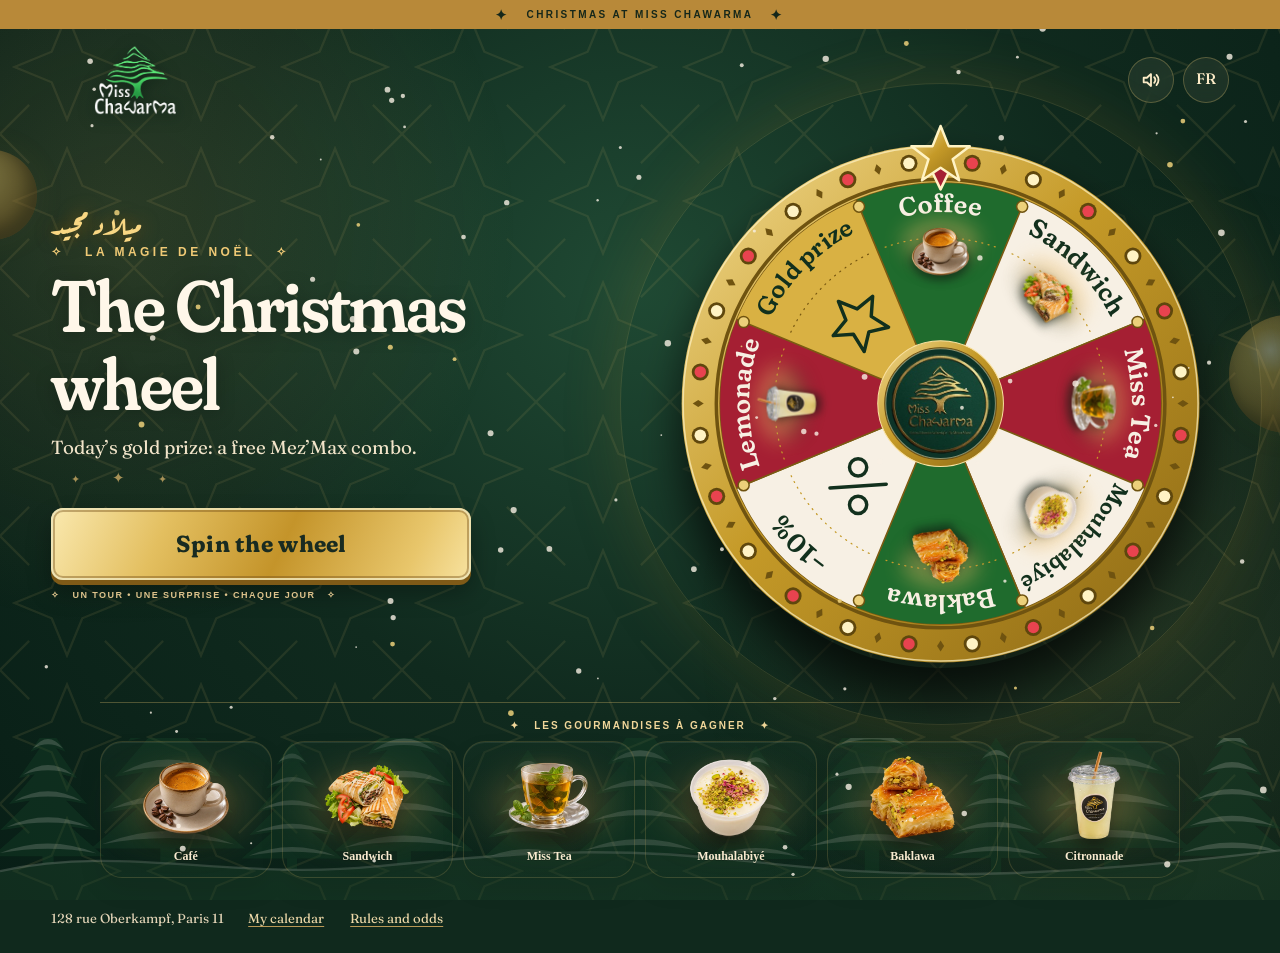
==== frontend/index.html @ 88ee8fc4 "Roue de Noel Miss Chawarma" ====
<!doctype html>
<html lang="fr">
  <head>
    <meta charset="utf-8" />
    <meta name="viewport" content="width=device-width, initial-scale=1" />
    <meta name="theme-color" content="#0f2a1a" />
    <title>La roue de Noël Miss Chawarma</title>
    <meta
      name="description"
      content="Tournez la roue de Noël de Miss Chawarma, 128 rue Oberkampf, Paris 11e. Chaque tour gagne."
    />
    <style>
      @font-face {
        font-family: "Fraunces";
        src: url([data-uri])
          format("woff2");
        font-weight: 100 900;
        font-display: swap;
      }
      @font-face {
        font-family: "Aref Ruqaa";
        src: url([data-uri])
          format("woff2");
        font-weight: 700;
        font-display: swap;
      }
      /* Layout : une seule scène sans défilement. Téléphone et iPad portrait empilés, iPad paysage et ordi en deux colonnes, le plateau de cuivre à droite. */
      :root {
        color-scheme: dark;
        --forest: #0f2a1a;
        --pine: #164f22;
        --green: #1f6b2d;
        --gold: #c59a28;
        --gold-light: #ecd07a;
        --cream: #f7f0e4;
        --pomegranate: #a51f33;
        --ink: #12301d;
        --display: "Fraunces", Georgia, "Times New Roman", serif;
        --chrome: 372px;
      }
      * {
        box-sizing: border-box;
      }
      html,
      body {
        height: 100%;
        margin: 0;
      }
      body {
        background: var(--forest);
        color: var(--cream);
        font-family: var(--display);
        font-size: 17px;
        line-height: 1.45;
        -webkit-tap-highlight-color: transparent;
        overflow-x: hidden;
      }
      button {
        font: inherit;
        color: inherit;
        cursor: pointer;
      }
      a {
        color: inherit;
      }
      :focus-visible {
        outline: 3px solid var(--gold-light);
        outline-offset: 3px;
        border-radius: 6px;
      }

      .tile {
        position: fixed;
        inset: 0;
        opacity: 0.07;
        background-size: 92px 92px;
        background-image: url("data:image/svg+xml,%3Csvg xmlns='http://www.w3.org/2000/svg' viewBox='0 0 92 92' fill='none' stroke='%23ecd07a' stroke-width='1.6'%3E%3Cpath d='M46 10l10.5 25.5L82 46 56.5 56.5 46 82 35.5 56.5 10 46l25.5-10.5z'/%3E%3Cpath d='M0 0l20 20M92 0L72 20M0 92l20-20M92 92L72 72'/%3E%3C/svg%3E");
      }
      #snow,
      .forest {
        position: fixed;
        left: 0;
        right: 0;
        pointer-events: none;
      }
      #snow {
        top: 0;
        width: 100%;
        height: 100%;
        z-index: 3;
      }
      .forest {
        bottom: 0;
        height: 27dvh;
        z-index: 0;
      }
      .forest svg {
        display: block;
        width: 100%;
        height: 100%;
      }

      .app {
        position: relative;
        z-index: 2;
        overflow: clip;
        min-height: 100%;
        display: grid;
        grid-template-rows: auto 1fr auto;
      }
      .top {
        display: flex;
        align-items: center;
        justify-content: space-between;
        padding: 12px 16px 4px;
      }
      .brand {
        font-style: normal;
        font-size: 1.3rem;
        font-weight: 600;
        letter-spacing: -0.01em;
        font-variation-settings:
          "SOFT" 100,
          "WONK" 1,
          "opsz" 40;
        text-decoration: none;
        color: var(--gold-light);
      }
      .tools {
        display: flex;
        gap: 6px;
      }
      .tool {
        min-width: 44px;
        height: 44px;
        display: grid;
        place-items: center;
        background: none;
        border: 0;
        color: var(--cream);
        font-size: 0.95rem;
        font-weight: 500;
        border-radius: 10px;
      }
      .tool svg {
        width: 22px;
        height: 22px;
      }

      .stage {
        display: grid;
        grid-template-areas: "intro" "wheel" "cta";
        justify-items: center;
        align-content: center;
        gap: clamp(8px, 1.5dvh, 22px);
        padding: 0 16px;
        text-align: center;
      }
      .intro {
        grid-area: intro;
        display: grid;
        gap: 2px;
      }
      .ar {
        margin: 0;
        font-family: "Aref Ruqaa", serif;
        font-weight: 700;
        font-size: 1.45rem;
        line-height: 1.15;
        color: var(--gold-light);
      }
      h1 {
        margin: 0;
        font-size: clamp(2.5rem, 11.5vw, 4.6rem);
        font-weight: 600;
        line-height: 1;
        letter-spacing: -0.025em;
        font-variation-settings:
          "SOFT" 100,
          "WONK" 1,
          "opsz" 144;
        text-wrap: balance;
      }
      .sub {
        margin: 6px auto 0;
        max-width: 30em;
        font-size: 1.05rem;
        font-weight: 400;
        color: #e8e2d2;
      }

      .wheel {
        grid-area: wheel;
        position: relative;
        width: min(90vw, calc(100dvh - var(--chrome)));
        min-width: 220px;
        aspect-ratio: 1;
        touch-action: none;
        user-select: none;
        -webkit-user-select: none;
        cursor: grab;
      }
      .wheel.dragging {
        cursor: grabbing;
      }
      .wheel::before {
        content: "";
        position: absolute;
        inset: -14%;
        border-radius: 50%;
        background: radial-gradient(
          closest-side,
          rgba(236, 208, 122, 0.3),
          rgba(236, 208, 122, 0)
        );
        pointer-events: none;
      }
      .wheel::after {
        content: "";
        position: absolute;
        inset: 6% 6% 3%;
        border-radius: 50%;
        box-shadow: 0 26px 50px rgba(0, 0, 0, 0.55);
        pointer-events: none;
      }
      .wheel svg {
        position: absolute;
        inset: 0;
        width: 100%;
        height: 100%;
        display: block;
        z-index: 1;
      }
      #rotor {
        will-change: transform;
      }
      #overlay {
        pointer-events: none;
        z-index: 2;
      }
      .label {
        font-family: var(--display);
        font-weight: 600;
        font-variation-settings:
          "SOFT" 100,
          "opsz" 40;
      }
      .bulb {
        transition: fill 0.08s linear;
      }
      #glow {
        opacity: 0;
      }
      #glow.on {
        animation: glow 0.34s ease-in-out 4 alternate;
      }
      @keyframes glow {
        to {
          opacity: 1;
        }
      }
      #flipper {
        transform-box: view-box;
        transform-origin: 0 -512px;
      }

      .cta {
        grid-area: cta;
        display: grid;
        gap: 6px;
        justify-items: center;
        width: 100%;
      }
      .spin {
        min-height: 62px;
        width: min(100%, 380px);
        padding: 0 30px;
        border: 0;
        border-radius: 16px;
        background: linear-gradient(180deg, #ecd07a, #c59a28 62%, #a87f18);
        color: var(--ink);
        font-size: 1.3rem;
        font-weight: 700;
        font-variation-settings:
          "SOFT" 100,
          "opsz" 40;
        box-shadow:
          inset 0 0 0 2px rgba(255, 247, 214, 0.65),
          inset 0 0 0 4px rgba(120, 86, 8, 0.5),
          0 7px 0 #6f5310,
          0 16px 26px rgba(0, 0, 0, 0.4);
        transition:
          transform 0.08s,
          box-shadow 0.08s,
          filter 0.2s;
      }
      .spin:active:not(:disabled) {
        transform: translateY(5px);
        box-shadow:
          inset 0 0 0 2px rgba(255, 247, 214, 0.65),
          inset 0 0 0 4px rgba(120, 86, 8, 0.5),
          0 2px 0 #6f5310,
          0 6px 12px rgba(0, 0, 0, 0.4);
      }
      .spin:disabled {
        filter: saturate(0.55) brightness(0.82);
        cursor: default;
      }
      .hint {
        margin: 6px 0 0;
        font-size: 0.95rem;
        font-style: italic;
        color: #e8e2d2;
      }
      @media (hover: hover) and (pointer: fine) {
        .hint {
          display: none;
        }
      }

      .foot {
        display: flex;
        flex-wrap: wrap;
        gap: 0 18px;
        justify-content: center;
        align-items: center;
        padding: 6px 16px calc(10px + env(safe-area-inset-bottom));
        font-size: 0.92rem;
      }
      .link {
        background: none;
        border: 0;
        padding: 8px 2px;
        text-decoration: underline;
        text-underline-offset: 3px;
        min-height: 44px;
      }

      /* iPad portrait */
      @media (min-width: 700px) and (min-height: 800px) {
        :root {
          --chrome: 400px;
        }
        .top {
          padding: 20px 32px 4px;
        }
        .brand {
          font-size: 1.6rem;
        }
        .ar {
          font-size: 1.9rem;
        }
        .sub {
          font-size: 1.25rem;
        }
        .spin {
          min-height: 72px;
          font-size: 1.5rem;
          width: min(100%, 440px);
        }
        .hint {
          font-size: 1.1rem;
        }
        .foot {
          font-size: 1.05rem;
        }
      }
      /* Paysage : iPad couché et ordi */
      @media (min-aspect-ratio: 5/4) and (min-width: 640px) {
        .stage {
          grid-template-areas: "intro wheel" "cta wheel";
          grid-template-columns: minmax(0, 1fr) auto;
          grid-template-rows: 1fr 1fr;
          justify-items: start;
          align-content: stretch;
          column-gap: clamp(24px, 5vw, 90px);
          row-gap: clamp(14px, 3dvh, 34px);
          width: 100%;
          max-width: 1320px;
          margin: 0 auto;
          padding: 0 clamp(20px, 5vw, 72px);
          text-align: left;
        }
        .intro {
          align-self: end;
          gap: 6px;
        }
        .cta {
          align-self: start;
          justify-items: start;
        }
        .wheel {
          align-self: center;
          width: min(52vw, calc(100dvh - 130px));
        }
        h1 {
          font-size: clamp(3rem, 7.6vw, 7.4rem);
          max-width: 6.2em;
          line-height: 0.96;
        }
        .sub {
          margin-left: 0;
          font-size: clamp(1.05rem, 1.7vw, 1.5rem);
          max-width: 23em;
        }
        .ar {
          font-size: clamp(1.5rem, 2.6vw, 2.6rem);
        }
        .foot {
          justify-content: flex-start;
          max-width: 1320px;
          width: 100%;
          margin: 0 auto;
          padding-left: clamp(20px, 5vw, 72px);
        }
        .top {
          max-width: 1320px;
          width: 100%;
          margin: 0 auto;
          padding-left: clamp(20px, 5vw, 72px);
          padding-right: clamp(20px, 5vw, 72px);
        }
      }
      /* Petits écrans : on garde le plateau et le bouton */
      @media (max-height: 690px) and (max-aspect-ratio: 5/4) {
        :root {
          --chrome: 290px;
        }
        .ar,
        .sub {
          display: none;
        }
        .spin {
          min-height: 56px;
        }
        .hint {
          display: none;
        }
      }
      @media (max-height: 520px) and (min-aspect-ratio: 5/4) {
        .sub,
        .ar,
        .hint {
          display: none;
        }
        h1 {
          font-size: 2.7rem;
        }
        .spin {
          min-height: 54px;
          font-size: 1.15rem;
        }
        .foot {
          display: none;
        }
        .wheel {
          width: min(46vw, calc(100dvh - 66px));
        }
        .top {
          padding-top: 6px;
          padding-bottom: 0;
        }
      }

      /* Ticket */
      dialog {
        border: 0;
        padding: 0;
        background: transparent;
        color: var(--ink);
        max-width: none;
        max-height: none;
        width: 100%;
        height: 100%;
        overflow: auto;
      }
      dialog::backdrop {
        background: rgba(6, 20, 12, 0.76);
      }
      dialog[open] {
        display: grid;
        place-items: center;
        padding: 16px;
      }
      #confetti {
        position: fixed;
        inset: 0;
        width: 100%;
        height: 100%;
        pointer-events: none;
        z-index: 5;
      }
      .ticket {
        position: relative;
        width: min(100%, 410px);
        background: var(--cream);
        border-radius: 20px;
        padding: 30px 24px 20px;
        text-align: center;
        box-shadow: 0 30px 70px rgba(0, 0, 0, 0.6);
        display: grid;
        gap: 12px;
        -webkit-mask:
          radial-gradient(circle 13px at 0 var(--cut), transparent 98%, #000)
            left/51% 100% no-repeat,
          radial-gradient(circle 13px at 100% var(--cut), transparent 98%, #000)
            right/51% 100% no-repeat;
        mask:
          radial-gradient(circle 13px at 0 var(--cut), transparent 98%, #000)
            left/51% 100% no-repeat,
          radial-gradient(circle 13px at 100% var(--cut), transparent 98%, #000)
            right/51% 100% no-repeat;
        --cut: 62%;
      }
      dialog[open] .ticket {
        animation: land 0.6s cubic-bezier(0.2, 1.3, 0.4, 1);
      }
      @keyframes land {
        from {
          transform: translateY(40px) scale(0.82) rotate(-3deg);
          opacity: 0;
        }
      }
      .close {
        position: absolute;
        top: 6px;
        right: 6px;
        width: 44px;
        height: 44px;
        background: none;
        border: 0;
        display: grid;
        place-items: center;
        color: var(--ink);
      }
      .close svg {
        width: 20px;
        height: 20px;
      }
      .medal {
        width: 96px;
        height: 96px;
        margin: 0 auto;
        border-radius: 50%;
        background: var(--green);
        color: var(--cream);
        display: grid;
        place-items: center;
        box-shadow:
          0 0 0 3px var(--cream),
          0 0 0 6px var(--gold);
      }
      .medal svg {
        width: 62px;
        height: 62px;
      }
      .medal.is-gold {
        background: linear-gradient(145deg, #ecd07a, #c59a28 60%, #a87f18);
        color: var(--ink);
      }
      .won {
        margin: 4px 0 0;
        font-size: 1.05rem;
        font-style: italic;
        color: var(--pomegranate);
      }
      .prize {
        margin: 0;
        font-size: clamp(1.8rem, 8vw, 2.3rem);
        line-height: 1.05;
        font-weight: 600;
        letter-spacing: -0.02em;
        font-variation-settings:
          "SOFT" 100,
          "WONK" 1,
          "opsz" 144;
        text-wrap: balance;
      }
      .terms {
        margin: 0;
        font-size: 0.98rem;
        line-height: 1.35;
        color: #3a4f40;
      }
      .rip {
        border: 0;
        border-top: 2px dashed #b9ab8c;
        margin: 2px 0 0;
        width: 100%;
      }
      .codebox {
        position: relative;
        overflow: hidden;
        background: var(--ink);
        color: var(--gold-light);
        border-radius: 12px;
        padding: 10px 12px 8px;
      }
      .codebox::after {
        content: "";
        position: absolute;
        top: 0;
        bottom: 0;
        width: 38%;
        left: -40%;
        background: linear-gradient(
          100deg,
          transparent,
          rgba(255, 244, 205, 0.34),
          transparent
        );
        animation: sheen 2.6s linear infinite;
      }
      @keyframes sheen {
        to {
          left: 110%;
        }
      }
      .code {
        font-size: 1.9rem;
        font-weight: 700;
        letter-spacing: 0.07em;
        font-variant-numeric: tabular-nums;
        line-height: 1.1;
      }
      .clock {
        font-size: 0.92rem;
        color: var(--cream);
        font-variant-numeric: tabular-nums;
      }
      .staff {
        min-height: 50px;
        background: none;
        border: 2px solid var(--ink);
        border-radius: 12px;
        color: var(--ink);
        font-size: 1rem;
        font-weight: 600;
        padding: 6px 12px;
      }
      .staffform {
        display: grid;
        gap: 6px;
        text-align: left;
        font-size: 1rem;
      }
      .staffform[hidden] {
        display: none;
      }
      .pinrow {
        display: flex;
        gap: 8px;
      }
      .pinrow input {
        flex: 1;
        min-width: 0;
      }
      .pinrow button {
        min-height: 50px;
        padding: 0 18px;
        border: 0;
        border-radius: 12px;
        background: var(--ink);
        color: var(--cream);
        font-weight: 600;
      }
      input[type="text"],
      input[type="password"] {
        width: 100%;
        height: 52px;
        padding: 0 14px;
        border: 2px solid var(--ink);
        border-radius: 12px;
        background: #fffdf7;
        color: var(--ink);
        font: inherit;
        font-size: 1.1rem;
      }
      .err {
        margin: 0;
        color: var(--pomegranate);
        font-size: 0.98rem;
        line-height: 1.3;
        font-weight: 500;
      }
      .err:empty {
        display: none;
      }
      .after {
        display: flex;
        flex-wrap: wrap;
        justify-content: center;
        gap: 0 20px;
        font-size: 0.98rem;
      }
      .after a,
      .after button {
        display: inline-flex;
        align-items: center;
        min-height: 44px;
        background: none;
        border: 0;
        padding: 0;
        text-decoration: underline;
        text-underline-offset: 3px;
        color: var(--ink);
      }
      .after [hidden] {
        display: none;
      }
      @media (max-aspect-ratio: 5/4) {
        html[lang="en"] h1 {
          font-size: clamp(2.1rem, 9vw, 4.6rem);
        }
      }
      .brand img {
        display: block;
        height: 60px;
        width: auto;
        margin: -8px 0;
      }
      @media (min-width: 700px) and (min-height: 800px), (min-aspect-ratio: 5/4) and (min-width: 640px) {
        .brand img {
          height: 78px;
          margin: -12px 0;
        }
      }
      @media (max-height: 520px) {
        .brand img {
          height: 44px;
          margin: 0;
        }
      }
      .stamp {
        position: absolute;
        left: 50%;
        top: 24%;
        transform: translate(-50%, -50%) rotate(-14deg);
        padding: 4px 22px;
        border: 5px solid var(--pomegranate);
        border-radius: 12px;
        color: var(--pomegranate);
        font-size: 2.9rem;
        font-weight: 800;
        font-variation-settings:
          "SOFT" 0,
          "opsz" 144;
        background: rgba(247, 240, 228, 0.74);
        display: none;
      }
      .ticket.used .stamp {
        display: block;
        animation: stamp 0.28s cubic-bezier(0.3, 1.4, 0.5, 1);
      }
      .ticket.used .staff,
      .ticket.used .staffform,
      .ticket.used .codebox::after {
        display: none;
      }
      @keyframes stamp {
        from {
          transform: translate(-50%, -50%) rotate(-14deg) scale(2.4);
          opacity: 0;
        }
      }

      /* Règlement */
      .sheet {
        position: relative;
        width: min(100%, 520px);
        background: var(--cream);
        border-radius: 20px;
        padding: 26px 24px 22px;
        display: grid;
        gap: 12px;
        max-height: calc(100dvh - 32px);
        overflow: auto;
      }
      .sheet h2 {
        margin: 0;
        padding-right: 40px;
        font-size: 1.7rem;
        line-height: 1.1;
        font-weight: 600;
        font-variation-settings:
          "SOFT" 100,
          "WONK" 1,
          "opsz" 144;
      }
      .odds {
        width: 100%;
        border-collapse: collapse;
        font-size: 1.02rem;
      }
      .odds td {
        padding: 7px 0;
        border-bottom: 1px solid #d9cfba;
      }
      .odds td:last-child {
        text-align: right;
        font-variant-numeric: tabular-nums;
        white-space: nowrap;
        padding-left: 12px;
      }
      .sheet ul {
        margin: 0;
        padding-left: 1.1em;
        display: grid;
        gap: 5px;
        font-size: 0.98rem;
        line-height: 1.35;
      }

      .why {
        margin: 0;
        font-size: 1rem;
        line-height: 1.35;
        color: #3a4f40;
      }
      .fields {
        display: grid;
        gap: 8px;
        font-size: 1rem;
      }
      .fields[hidden] {
        display: none;
      }
      .fields > label {
        font-weight: 600;
      }
      .check {
        display: flex;
        flex-wrap: wrap;
        align-items: center;
        gap: 0 6px;
        min-height: 44px;
        line-height: 1.3;
      }
      .check input {
        width: 24px;
        height: 24px;
        margin: 0 6px 0 0;
        accent-color: var(--green);
        flex: none;
      }
      .check:has(#offers) {
        flex-wrap: nowrap;
      }
      .inline {
        background: none;
        border: 0;
        padding: 0;
        color: var(--ink);
        text-decoration: underline;
        text-underline-offset: 3px;
        font-size: 1rem;
        min-height: 32px;
      }
      .inline.center {
        justify-self: center;
        min-height: 44px;
      }
      .inline[hidden] {
        display: none;
      }
      .sheet .spin {
        width: 100%;
        min-height: 58px;
        font-size: 1.2rem;
        box-shadow:
          inset 0 0 0 2px rgba(255, 247, 214, 0.65),
          inset 0 0 0 4px rgba(120, 86, 8, 0.5),
          0 5px 0 #6f5310;
      }
      .sheet {
        color: var(--ink);
      }
      .cal {
        display: grid;
        grid-template-columns: repeat(7, minmax(0, 1fr));
        gap: 5px;
      }
      .wd {
        text-align: center;
        font-size: 0.92rem;
        font-weight: 600;
        color: #3a4f40;
      }
      .day {
        position: relative;
        aspect-ratio: 1;
        min-height: 40px;
        border-radius: 9px;
        background: #ebe2cf;
        border: 0;
        padding: 3px 0 0 5px;
        color: var(--ink);
        font: inherit;
        font-size: 0.92rem;
        font-variant-numeric: tabular-nums;
        text-align: left;
        line-height: 1;
      }
      .day.past:not(.has) {
        background: transparent;
        color: #8a8574;
        box-shadow: inset 0 0 0 1px #d9cfba;
      }
      .day.today {
        box-shadow: 0 0 0 3px var(--gold);
        font-weight: 700;
        background: #fff7dd;
      }
      .day.has {
        background: var(--green);
        color: var(--cream);
      }
      .day.has.isgold {
        background: linear-gradient(145deg, #ecd07a, #c59a28);
        color: var(--ink);
      }
      .day.has.served {
        background: #c9c2ae;
        color: var(--ink);
      }
      .day svg {
        position: absolute;
        right: 3px;
        bottom: 3px;
        width: 58%;
        height: 58%;
      }

      @media (prefers-reduced-motion: reduce) {
        .codebox::after {
          animation: none;
        }
        dialog[open] .ticket,
        .ticket.used .stamp,
        #glow.on {
          animation: none;
        }
        #glow.on {
          opacity: 1;
        }
      }
    </style>
    <link rel="stylesheet" href="christmas-luxe.css" />
  </head>
  <body>
    <div class="tile" aria-hidden="true"></div>
    <div class="festive-top" aria-hidden="true"><span>✦</span> CHRISTMAS AT MISS CHAWARMA <span>✦</span></div>
    <div class="ornament ornament-a" aria-hidden="true"></div><div class="ornament ornament-b" aria-hidden="true"></div>
    <div class="forest" id="forest" aria-hidden="true"></div>
    <canvas id="snow" aria-hidden="true"></canvas>

    <div class="app">
      <header class="top">
       <a class="brand" href="https://misschawarma.fr"><img src="logo-titre.png" alt="Miss Chawarma"></a>
        <div class="tools">
          <button class="tool" id="sound" type="button"></button>
          <button class="tool" id="lang" type="button"></button>
        </div>
      </header>

      <main class="stage">
        <div class="intro">
          <p class="ar" lang="ar" dir="rtl">ميلاد مجيد</p>
          <p class="eyebrow">✧ &nbsp; LA MAGIE DE NOËL &nbsp; ✧</p>
          <h1 id="title"></h1>
          <p class="sub" id="sub"></p>
          <div class="gold-sparkles" aria-hidden="true">✦ <span>✦</span> ✦</div>
        </div>

        <div class="wheel" id="wheel">
          <div class="wheel-halo" aria-hidden="true"></div>
          <svg
            id="rotor"
            viewBox="-560 -560 1120 1120"
            aria-hidden="true"
          ></svg>
          <svg
            id="overlay"
            viewBox="-560 -560 1120 1120"
            aria-hidden="true"
          ></svg>
        </div>

        <div class="cta">
          <button class="spin" id="spin" type="button"></button>
          <p class="hint" id="hint"></p>
          <p class="tiny-rule">✧ &nbsp; UN TOUR • UNE SURPRISE • CHAQUE JOUR &nbsp; ✧</p>
        </div>
        <section class="treats" aria-label="Les gourmandises de Miss Chawarma">
          <p class="treats-heading">✦ &nbsp; LES GOURMANDISES À GAGNER &nbsp; ✦</p>
          <div class="treats-gallery">
            <div class="treat"><img src="assets/cafe.webp" alt="Vrai café Miss Chawarma" /><span>Café</span></div>
            <div class="treat"><img src="assets/sandwich.webp" alt="Vrai sandwich libanais" /><span>Sandwich</span></div>
            <div class="treat"><img src="assets/tea.webp" alt="Vrai thé à la menthe" /><span>Miss Tea</span></div>
            <div class="treat"><img src="assets/mouha.webp" alt="Vraie mouhalabiyé à la pistache" /><span>Mouhalabiyé</span></div>
            <div class="treat"><img src="assets/baklawa.webp" alt="Vraie baklawa" /><span>Baklawa</span></div>
            <div class="treat"><img src="assets/lemon.webp" alt="Vraie citronnade Miss Chawarma" /><span>Citronnade</span></div>
          </div>
        </section>
      </main>

      <footer class="foot">
        <span id="addr">128 rue Oberkampf, Paris 11e</span>
        <button class="link" id="openCal" type="button" hidden></button>
        <button class="link" id="openRules" type="button"></button>
      </footer>
    </div>
    <div
      id="live"
      class="sr"
      aria-live="polite"
      style="
        position: fixed;
        top: 0;
        left: 0;
        width: 1px;
        height: 1px;
        overflow: hidden;
        clip-path: inset(50%);
      "
    ></div>

    <dialog id="ticketDlg" aria-labelledby="prizeName">
      <canvas id="confetti" aria-hidden="true"></canvas>
      <article class="ticket" id="ticket">
        <button class="close" id="closeTicket" type="button" autofocus>
          <svg
            viewBox="0 0 24 24"
            fill="none"
            stroke="currentColor"
            stroke-width="2.4"
            stroke-linecap="round"
            aria-hidden="true"
          >
            <path d="M5 5l14 14M19 5L5 19" />
          </svg>
        </button>
        <div class="ticket-product" id="ticketProduct">
          <div class="ticket-product-halo" aria-hidden="true"></div>
          <div class="medal" id="medal"></div>
          <img class="ticket-photo" id="ticketPhoto" alt="" hidden />
          <div class="ticket-discount" id="ticketDiscount" hidden aria-label="Réduction de 10 pour cent">−10<span>%</span></div>
        </div>
        <p class="won" id="won"></p>
        <h2 class="prize" id="prizeName"></h2>
        <p class="terms" id="terms"></p>
        <hr class="rip" />
        <div class="codebox">
          <div class="code" id="code"></div>
          <div class="clock" id="clock"></div>
        </div>
        <button class="staff" id="staffOpen" type="button"></button>
        <form class="staffform" id="staffForm" hidden autocomplete="off">
          <label for="pin" id="pinLabel"></label>
          <div class="pinrow">
            <input
              id="pin"
              type="password"
              inputmode="numeric"
              pattern="[0-9]*"
              maxlength="6"
              required
              autocomplete="off"
            /><button id="pinGo" type="submit"></button>
          </div>
          <p class="err" id="pinErr" role="alert"></p>
        </form>
        <div class="after">
          <a id="book" href="https://misschawarma.fr/book-a-table"></a>
          <a id="menu" href="https://misschawarma.fr/menu"></a>
          <button id="replay" type="button" hidden></button>
        </div>
        <div class="stamp" id="stamp"></div>
      </article>
    </dialog>

    <dialog id="joinDlg" aria-labelledby="joinTitle">
      <form class="sheet" id="joinForm" novalidate>
        <button class="close" id="closeJoin" type="button">
          <svg
            viewBox="0 0 24 24"
            fill="none"
            stroke="currentColor"
            stroke-width="2.4"
            stroke-linecap="round"
            aria-hidden="true"
          >
            <path d="M5 5l14 14M19 5L5 19" />
          </svg>
        </button>
        <h2 id="joinTitle"></h2>
        <p class="why" id="joinWhy"></p>
        <div class="fields" id="stepContact">
          <label for="contact" id="contactLabel"></label>
          <input
            id="contact"
            type="text"
            inputmode="email"
            autocomplete="username"
            autocapitalize="off"
            spellcheck="false"
            maxlength="254"
          />
          <div class="check">
            <input id="accept" type="checkbox" /><label for="accept"
              ><span id="acceptText"></span
            ></label>
            <button type="button" class="inline" id="acceptLink"></button>
          </div>
          <div class="check">
            <input id="offers" type="checkbox" /><label
              for="offers"
              id="offersText"
            ></label>
          </div>
        </div>
        <div class="fields" id="stepCode" hidden>
          <label for="otp" id="otpLabel"></label>
          <input
            id="otp"
            type="text"
            inputmode="numeric"
            pattern="[0-9]*"
            maxlength="6"
            autocomplete="one-time-code"
          />
          <p class="why" id="demoHint" hidden></p>
        </div>
        <p class="err" id="joinErr" role="alert"></p>
        <button class="spin" id="joinSubmit" type="submit"></button>
        <button
          class="inline center"
          id="joinBack"
          type="button"
          hidden
        ></button>
      </form>
    </dialog>

    <dialog id="calDlg" aria-labelledby="calTitle">
      <section class="sheet">
        <button class="close" id="closeCal" type="button" autofocus>
          <svg
            viewBox="0 0 24 24"
            fill="none"
            stroke="currentColor"
            stroke-width="2.4"
            stroke-linecap="round"
            aria-hidden="true"
          >
            <path d="M5 5l14 14M19 5L5 19" />
          </svg>
        </button>
        <h2 id="calTitle"></h2>
        <p class="why" id="calGold"></p>
        <div class="cal" id="calGrid"></div>
        <p class="why" id="calHelp"></p>
      </section>
    </dialog>

    <dialog id="rulesDlg" aria-labelledby="rulesTitle">
      <section class="sheet">
        <button class="close" id="closeRules" type="button" autofocus>
          <svg
            viewBox="0 0 24 24"
            fill="none"
            stroke="currentColor"
            stroke-width="2.4"
            stroke-linecap="round"
            aria-hidden="true"
          >
            <path d="M5 5l14 14M19 5L5 19" />
          </svg>
        </button>
        <h2 id="rulesTitle"></h2>
        <table class="odds">
          <tbody id="odds"></tbody>
        </table>
        <ul id="rulesList"></ul>
      </section>
    </dialog>

    <script>
      /* ───────── À RÉGLER ───────── */
      const CONFIG = {
        api: "https://miss-chawarma-noel.onrender.com", // adresse du service Render
        wheel: [
          // affichage seulement : le tirage se fait sur le serveur
          {
            id: "cafe",
            fill: "green",
            icon: "cafe",
            fr: { w: "Café" },
            en: { w: "Coffee" },
          },
          {
            id: "sandwich",
            fill: "cream",
            icon: "sandwich",
            fr: { w: "Sandwich" },
            en: { w: "Sandwich" },
          },
          {
            id: "tea",
            fill: "red",
            icon: "tea",
            fr: { w: "Miss Tea" },
            en: { w: "Miss Tea" },
          },
          {
            id: "mouha",
            fill: "cream",
            icon: "mouha",
            fr: { w: "Mouhalabiyé" },
            en: { w: "Mouhalabiyé" },
          },
          {
            id: "baklawa",
            fill: "green",
            icon: "baklawa",
            fr: { w: "Baklawa" },
            en: { w: "Baklawa" },
          },
          {
            id: "promo",
            fill: "cream",
            icon: "promo",
            fr: { w: "−10 %" },
            en: { w: "−10%" },
          },
          {
            id: "lemon",
            fill: "red",
            icon: "lemon",
            fr: { w: "Citronnade" },
            en: { w: "Lemonade" },
          },
          {
            id: "gold",
            fill: "gold",
            icon: "gold",
            fr: { w: "Lot en or" },
            en: { w: "Gold prize" },
          },
        ],
      };
      /* ──────────────────────────── */

      // Sur le vrai domaine : API réelle. Ailleurs : API de test avec ?api=, sinon démonstration sans serveur.
      const IS_PROD = /(^|\.)misschawarma\.fr$/.test(location.hostname);
      const API = IS_PROD
        ? CONFIG.api
        : new URLSearchParams(location.search).get("api");
      const DEMO = !API;

      const TXT = {
        fr: {
          title: "La roue de Noël",
          spin: "Lancer la roue",
          loading: "Chargement…",
          waking: "La roue se réveille…",
          retry: "Réessayer",
          spinning: "La roue tourne…",
          view: "Voir mon cadeau",
          ended: "Le jeu est terminé",
          opens: (d) => `Ouverture le ${d}`,
          hint: "Ou lancez-la d’un coup de doigt",
          rules: "Règlement et chances",
          calendar: "Mon calendrier",
          goldToday: (l) => `Lot en or du jour : ${l}.`,
          goldGone: "Le lot en or du jour est parti, mais chaque tour gagne.",
          next: "Prochain tour demain.",
          endedSub: "Merci d’avoir joué avec nous.",
          beforeSub: "Un tour par jour, et chaque tour gagne.",
          offline: "Connexion impossible. Vérifiez le réseau, puis réessayez.",
          won: "Joyeux Noël, vous gagnez",
          wonGold: "Lot en or ! Joyeux Noël, vous gagnez",
          terms: (d) =>
            `À montrer au comptoir avec une commande, sur place, jusqu’au ${d}.`,
          staff: "Équipe : valider ce cadeau",
          pin: "Code équipe",
          confirm: "Valider",
          used: "Servi",
          book: "Réserver une table",
          menu: "Voir la carte",
          replay: "Rejouer (test)",
          now: "Il est",
          lang: "EN",
          langName: "Switch to English",
          soundOn: "Couper le son",
          soundOff: "Activer le son",
          close: "Fermer",
          rulesTitle: "Règlement et chances",
          goldRow: "Lot en or du jour",
          goldOdds: "1 max par jour",
          joinTitle: "Votre numéro ou email",
          joinWhy:
            "Il sert à limiter le jeu à un tour par personne et par jour.",
          contact: "Mobile français ou email",
          accept: "J’accepte le",
          acceptLink: "règlement du jeu",
          offers: "Je veux recevoir les offres de Miss Chawarma (facultatif).",
          sendCode: "Recevoir mon code",
          go: "Lancer la roue",
          codeTitle: "Entrez le code reçu",
          codeWhy: (c) =>
            c === "email"
              ? "Nous venons de l’envoyer par email. Il expire dans 10 minutes."
              : "Nous venons de l’envoyer par SMS. Il expire dans 10 minutes.",
          codeLabel: "Code à 6 chiffres",
          back: "Changer de contact",
          demoCode: "Démonstration : le code est 123456",
          calTitle: "Mon calendrier",
          calHelp: "Un tour par jour. Touchez un cadeau pour le revoir.",
          week: ["L", "M", "M", "J", "V", "S", "D"],
          dayLabel: (n, s) => `${n} décembre${s ? ", " + s : ""}`,
          sToday: "aujourd’hui",
          sServed: "cadeau servi",
          sGift: "cadeau à utiliser",
          list: (a, b) => [
            `Jeu ouvert du ${a} au ${b} 2026 inclus, un tour par personne et par jour.`,
            "Le lot en or est attribué au hasard, une seule fois par jour au maximum. Les autres tours donnent un lot du tableau.",
            `Lot valable une fois, sur place, avec une commande, jusqu’au ${b}, chez Miss Chawarma, 128 rue Oberkampf, Paris 11e.`,
            "Lot ni échangeable, ni remboursable, ni cumulable avec une autre offre.",
            "Allergènes : demandez à l’équipe avant de commander.",
            "Votre numéro ou email sert uniquement à limiter le jeu. Il est gardé sous forme d’empreinte illisible puis supprimé après le jeu. Si vous acceptez les offres, il est conservé pour vous les envoyer, et vous pouvez demander sa suppression au restaurant ou au +33 1 42 52 60 48.",
            "Organisateur : MAISON MEZZÉ, SASU, RCS Paris 100 753 755.",
          ],
          locale: "fr-FR",
          err: {
            invalid_contact:
              "Entrez un mobile français (06 ou 07) ou un email valide.",
            too_many_codes: "Trop de codes demandés. Réessayez dans une heure.",
            send_failed:
              "Le code n’a pas pu être envoyé. Vérifiez le contact ou essayez un email.",
            code_wrong: "Ce code est incorrect. Vérifiez-le et réessayez.",
            code_expired: "Ce code a expiré. Demandez-en un nouveau.",
            code_locked: "Trop d’essais. Demandez un nouveau code.",
            code_required: "Entrez le code reçu.",
            rules_required: "Cochez le règlement pour jouer.",
            contact_required: "Entrez votre numéro ou email.",
            game_closed: "Le jeu n’est pas ouvert aujourd’hui.",
            too_many_plays:
              "Trop de tours depuis ce réseau aujourd’hui. Réessayez sur la 4G.",
            try_again: "Un problème est survenu. Réessayez.",
            use_first_device:
              "Rejouez depuis le téléphone utilisé la première fois.",
            session_lost: "Entrez de nouveau votre contact pour jouer.",
            network:
              "Connexion impossible. Vérifiez le réseau, puis réessayez.",
            pin_wrong: "Code équipe incorrect.",
            pin_locked:
              "Trop d’essais. Validez ce cadeau depuis le back-office.",
            already_redeemed: "Ce cadeau a déjà été servi.",
            unknown_code: "Ce cadeau est introuvable.",
            expired: "Ce cadeau a expiré.",
          },
        },
        en: {
          title: "The Christmas wheel",
          spin: "Spin the wheel",
          loading: "Loading…",
          waking: "Waking the wheel…",
          retry: "Try again",
          spinning: "Spinning…",
          view: "See my gift",
          ended: "The game has ended",
          opens: (d) => `Opens on ${d}`,
          hint: "Or flick it with your finger",
          rules: "Rules and odds",
          calendar: "My calendar",
          goldToday: (l) => `Today’s gold prize: ${l}.`,
          goldGone: "Today’s gold prize is gone, but every spin wins.",
          next: "Next spin tomorrow.",
          endedSub: "Thank you for playing with us.",
          beforeSub: "One spin a day, and every spin wins.",
          offline: "Can’t connect. Check your network, then try again.",
          won: "Merry Christmas, you win",
          wonGold: "Gold prize! Merry Christmas, you win",
          terms: (d) =>
            `Show this at the counter with an order, dine-in, until ${d}.`,
          staff: "Staff: validate this gift",
          pin: "Staff code",
          confirm: "Validate",
          used: "Served",
          book: "Book a table",
          menu: "See the menu",
          replay: "Replay (test)",
          now: "It is",
          lang: "FR",
          langName: "Passer en français",
          soundOn: "Mute sound",
          soundOff: "Turn sound on",
          close: "Close",
          rulesTitle: "Rules and odds",
          goldRow: "Today’s gold prize",
          goldOdds: "Max 1 a day",
          joinTitle: "Your number or email",
          joinWhy: "It limits the game to one spin per person per day.",
          contact: "French mobile or email",
          accept: "I accept the",
          acceptLink: "game rules",
          offers: "Send me Miss Chawarma offers (optional).",
          sendCode: "Get my code",
          go: "Spin the wheel",
          codeTitle: "Enter the code you received",
          codeWhy: (c) =>
            c === "email"
              ? "We just emailed it. It expires in 10 minutes."
              : "We just texted it. It expires in 10 minutes.",
          codeLabel: "6-digit code",
          back: "Change contact",
          demoCode: "Demo: the code is 123456",
          calTitle: "My calendar",
          calHelp: "One spin a day. Tap a gift to see it again.",
          week: ["M", "T", "W", "T", "F", "S", "S"],
          dayLabel: (n, s) => `December ${n}${s ? ", " + s : ""}`,
          sToday: "today",
          sServed: "gift served",
          sGift: "gift to use",
          list: (a, b) => [
            `Game open from ${a} to ${b} 2026 inclusive, one spin per person per day.`,
            "The gold prize is awarded at random, at most once a day. Other spins give a prize from the table.",
            `Prize valid once, dine-in, with an order, until ${b}, at Miss Chawarma, 128 rue Oberkampf, Paris 11.`,
            "Prize cannot be exchanged, refunded or combined with another offer.",
            "Allergens: ask the team before ordering.",
            "Your number or email is only used to limit the game. It is kept as an unreadable fingerprint, then deleted after the game. If you accept offers, it is kept to send them, and you can ask the restaurant to delete it at +33 1 42 52 60 48.",
            "Organiser: MAISON MEZZÉ, SASU, RCS Paris 100 753 755.",
          ],
          locale: "en-GB",
          err: {
            invalid_contact:
              "Enter a French mobile (06 or 07) or a valid email.",
            too_many_codes: "Too many codes requested. Try again in an hour.",
            send_failed:
              "The code could not be sent. Check the contact or try an email.",
            code_wrong: "That code is wrong. Check it and try again.",
            code_expired: "That code has expired. Request a new one.",
            code_locked: "Too many attempts. Request a new code.",
            code_required: "Enter the code you received.",
            rules_required: "Tick the rules to play.",
            contact_required: "Enter your number or email.",
            game_closed: "The game is not open today.",
            too_many_plays:
              "Too many spins from this network today. Try on mobile data.",
            try_again: "Something went wrong. Try again.",
            use_first_device: "Play again from the phone you used first.",
            session_lost: "Enter your contact again to play.",
            network: "Can’t connect. Check your network, then try again.",
            pin_wrong: "Wrong staff code.",
            pin_locked:
              "Too many attempts. Validate this gift from the back office.",
            already_redeemed: "This gift has already been served.",
            unknown_code: "This gift can’t be found.",
            expired: "This gift has expired.",
          },
        },
      };

      const ICONS = {
        cafe: `<path d="M22 40h46v20a20 20 0 0 1-20 20h-6a20 20 0 0 1-20-20z"/><path d="M68 46h6a10 10 0 0 1 0 20h-8"/><path d="M36 30c-5-6 5-9 0-16M52 30c-5-6 5-9 0-16"/><path d="M14 90h64"/>`,
        knefeh: `<ellipse cx="50" cy="48" rx="39" ry="20"/><path d="M11 48v12c0 12 17 22 39 22s39-10 39-22V48"/><path d="M36 44h.1M50 52h.1M63 44h.1M45 39h.1M58 54h.1M30 53h.1M70 53h.1" stroke-width="9"/>`,
        tea: `<path d="M30 32h40l-6 52a6 6 0 0 1-6 5H42a6 6 0 0 1-6-5z"/><path d="M33 52h34"/><path d="M56 32c1-14 14-20 26-18 0 13-11 23-26 18z"/><path d="M60 29c5-5 10-8 16-11"/>`,
        mouha: `<path d="M12 50h76c0 24-17 38-38 38S12 74 12 50z"/><path d="M50 40c-5-8-5-16 0-24 5 8 5 16 0 24zM50 40c-9-1-15-6-18-14 9 1 15 6 18 14zM50 40c9-1 15-6 18-14-9 1-15 6-18 14z"/>`,
        baklawa: `<path d="M50 10l40 40-40 40-40-40z"/><path d="M50 30l20 20-20 20-20-20z"/><path d="M50 50h.1" stroke-width="12"/>`,
        promo: `<path d="M78 18L22 82"/><circle cx="30" cy="30" r="13"/><circle cx="70" cy="70" r="13"/>`,
        lemon: `<circle cx="50" cy="50" r="40"/><circle cx="50" cy="50" r="30"/><path d="M50 20v60M24 35l52 30M24 65l52-30"/>`,
        gold: `<path d="M50 8l12 28 30 3-23 20 7 30-26-16-26 16 7-30L8 39l30-3z"/>`,
        sandwich: `<path d="M24 46c-7-10 3-15 6-23 7 5 10-8 20-5 10-3 13 10 20 5 3 8 13 13 6 23"/><path d="M36 34v12M50 28v18M64 34v12"/><path d="M20 46h60l-9 40a6 6 0 0 1-6 4H35a6 6 0 0 1-6-4z"/><path d="M25 66l28 24M75 66 53 90"/>`,
      };

      const COLORS = {
        green: ["#1f6b2d", "#f7f0e4"],
        red: ["#a51f33", "#f7f0e4"],
        cream: ["#f7f0e4", "#12301d"],
        gold: ["#d9b143", "#12301d"],
      };
      // Images réelles des lots classiques (déjà fournies).
      const PRIZE_PHOTOS = {
        cafe: "assets/cafe.webp",
        sandwich: "assets/sandwich.webp",
        tea: "assets/tea.webp",
        mouha: "assets/mouha.webp",
        baklawa: "assets/baklawa.webp",
        lemon: "assets/lemon.webp",
      };
      // Lots en or : l'ID reste toujours "gold", mais le nom du lot change
      // chaque jour. Ajoutez simplement les fichiers dans frontend/assets/gold/.
      const normalizePrizeName = (name) => String(name || "")
        .normalize("NFD").replace(/[\u0300-\u036f]/g, "")
        .toLowerCase().replace(/[’‘]/g, "'")
        .replace(/\s+/g, " ").trim();
      const GOLD_PRIZE_PHOTOS = Object.fromEntries([
        ["Le menu Tarbouch offert", "menu-tarbouch.webp"],
        ["Un knefeh offert", "knefeh.webp"],
        ["Un café gourmand offert", "cafe-gourmand.webp"],
        ["Le menu Mez'Mix offert", "menu-mezmix.webp"],
        ["Le Mrs.bowl offert", "mrs-bowl.webp"],
        ["Le menu Miss offert", "menu-miss.webp"],
        ["Le plat chawarma poulet offert", "plat-chawarma-poulet.webp"],
        ["Le menu Mez'Max offert", "menu-mezmax.webp"],
        ["Le Mr. Tarbouch offert", "mr-tarbouch.webp"],
        ["Le Mezze Royal offert", "mezze-royal.webp"],
        ["Le plat Miss Chawarma offert", "plat-miss-chawarma.webp"],
      ].map(([name, filename]) => [normalizePrizeName(name), `assets/gold/${filename}`]));
      function prizePhotoFor(ticket) {
        if (!ticket) return null;
        if (ticket.is_gold || ticket.prize_id === "gold") {
          return GOLD_PRIZE_PHOTOS[normalizePrizeName(ticket.label_fr)] || null;
        }
        return PRIZE_PHOTOS[ticket.prize_id] || null;
      }
      const N = CONFIG.wheel.length,
        STEP = 360 / N,
        HALF = STEP / 2;
      const R = 440;
      const rad = (d) => ((d - 90) * Math.PI) / 180;
      const pt = (r, d) => [
        +(r * Math.cos(rad(d))).toFixed(2),
        +(r * Math.sin(rad(d))).toFixed(2),
      ];
      const $ = (id) => document.getElementById(id);
      const reduce = matchMedia("(prefers-reduced-motion: reduce)").matches;

      /* État */
      const KEY = "miss-chawarma-noel-2026";
      const store = {
        mem: {},
        get(k) {
          try {
            const v = localStorage.getItem(KEY + k);
            return v === null ? (this.mem[k] ?? null) : JSON.parse(v);
          } catch (e) {
            return this.mem[k] ?? null;
          }
        },
        set(k, v) {
          this.mem[k] = v;
          try {
            v === null
              ? localStorage.removeItem(KEY + k)
              : localStorage.setItem(KEY + k, JSON.stringify(v));
          } catch (e) {}
        },
      };
      let S = null,
        failed = false,
        loading = true,
        waking = false,
        busy = false,
        spinning = false,
        revealed = true,
        viewing = null,
        theta = 0;
      let lang = /^en/i.test(navigator.language || "") ? "en" : "fr",
        soundOn = true,
        token = store.get("-token");
      const T = () => TXT[lang];
      const wheelIndex = (id) =>
        Math.max(
          0,
          CONFIG.wheel.findIndex((p) => p.id === id),
        );
      const label = (t) => t[lang === "fr" ? "label_fr" : "label_en"];
      const fmtDay = (iso, opt) =>
        new Date(iso + "T12:00:00").toLocaleDateString(
          T().locale,
          opt || { day: "numeric", month: "long" },
        );
      const lowerFirst = (s) => s.charAt(0).toLowerCase() + s.slice(1);

      /* Démonstration sans serveur (aperçu uniquement) */
      let mock = store.get("-demo") || null;
      const DEMO_TODAY = "2026-12-12",
        DEMO_GOLD = {
          label_fr: "Le menu Mez’Max offert",
          label_en: "A free Mez’Max combo",
        };
      const DEMO_PRIZES = [
        ["cafe", "Un café offert", "A free coffee", 22],
        [
          "sandwich",
          "Un sandwich chawarma poulet offert",
          "A free chicken chawarma sandwich",
          3,
        ],
        ["tea", "Un Miss Tea offert", "A free Miss Tea", 21],
        ["mouha", "Un mouhalabiyé offert", "A free mouhalabiyé", 8],
        [
          "baklawa",
          "Un baklawa pistache offert",
          "A free pistachio baklawa",
          20,
        ],
        ["promo", "−10 % sur votre addition", "10% off your bill", 13],
        [
          "lemon",
          "Une citronnade maison offerte",
          "A free homemade lemonade",
          13,
        ],
      ];
      const demoDate = (d) => `2026-12-${String(d).padStart(2, "0")}`;
      function demoTicket(day, p, gold, redeemed) {
        return {
          code:
            "NOEL-" +
            Math.random()
              .toString(36)
              .slice(2, 8)
              .toUpperCase()
              .replace(/[01OIL]/g, "K"),
          prize_id: gold ? "gold" : p[0],
          is_gold: !!gold,
          label_fr: gold ? DEMO_GOLD.label_fr : p[1],
          label_en: gold ? DEMO_GOLD.label_en : p[2],
          day,
          redeemed: !!redeemed,
          valid_until: "2026-12-31",
        };
      }
      function demoInit() {
        if (!mock) mock = { known: false, goldTaken: false, tickets: {} };
      }
      function demoSave() {
        store.set("-demo", mock);
      }
      const demoApi = {
        state() {
          demoInit();
          const days = [];
          for (let d = 1; d <= 31; d++) {
            const date = demoDate(d);
            days.push({
              date,
              kind:
                date === DEMO_TODAY
                  ? "today"
                  : date < DEMO_TODAY
                    ? "past"
                    : "future",
              ticket: mock.tickets[date] || null,
            });
          }
          return Promise.resolve({
            status: "open",
            today: DEMO_TODAY,
            start: "2026-12-01",
            end: "2026-12-31",
            verify: true,
            gold: { ...DEMO_GOLD, taken: mock.goldTaken },
            odds: DEMO_PRIZES.map((p) => ({
              id: p[0],
              label_fr: p[1],
              label_en: p[2],
              pct: p[3],
            })),
            known: mock.known,
            ticket_today: mock.tickets[DEMO_TODAY] || null,
            days,
          });
        },
        requestCode(body) {
          const c = (body.contact || "").trim();
          if (
            !/^(0[67][\d\s.]{8,}|\+33[67][\d\s.]{8,}|[^@\s]+@[^@\s]+\.[a-z]{2,})$/i.test(
              c,
            )
          )
            return Promise.reject({ code: "invalid_contact" });
          return new Promise((r) =>
            setTimeout(
              () =>
                r({ sent: true, channel: c.includes("@") ? "email" : "phone" }),
              350,
            ),
          );
        },
        play(body) {
          demoInit();
          if (!mock.known) {
            if (body.otp !== "123456")
              return Promise.reject({ code: "code_wrong" });
            mock.known = true;
            mock.tickets[demoDate(5)] = demoTicket(
              demoDate(5),
              DEMO_PRIZES[0],
              false,
              true,
            );
            mock.tickets[demoDate(9)] = demoTicket(
              demoDate(9),
              DEMO_PRIZES[4],
              false,
              false,
            );
          }
          if (mock.tickets[DEMO_TODAY])
            return Promise.reject({ code: "already_played" });
          const total = DEMO_PRIZES.reduce((s, p) => s + p[3], 0);
          let r = Math.random() * total,
            pick = DEMO_PRIZES[0];
          for (const p of DEMO_PRIZES) {
            r -= p[3];
            if (r < 0) {
              pick = p;
              break;
            }
          }
          const gold = !mock.goldTaken && Math.random() < 0.25;
          if (gold) mock.goldTaken = true;
          const ticket = demoTicket(DEMO_TODAY, pick, gold, false);
          mock.tickets[DEMO_TODAY] = ticket;
          demoSave();
          return new Promise((res) =>
            setTimeout(() => res({ ticket, token: "demo" }), 300),
          );
        },
        redeem(body) {
          if (body.pin !== "123456")
            return Promise.reject({ code: "pin_wrong" });
          const k = Object.keys(mock.tickets).find(
            (d) => mock.tickets[d].code === body.code,
          );
          const t = mock.tickets[k];
          if (!t) return Promise.reject({ code: "unknown_code" });
          if (t.redeemed) return Promise.reject({ code: "already_redeemed" });
          t.redeemed = true;
          demoSave();
          return Promise.resolve({ ticket: t });
        },
      };

      /* API */
      async function call(path, opts) {
        const ctl = new AbortController(),
          timer = setTimeout(() => ctl.abort(), 75000);
        const headers = { "Content-Type": "application/json" };
        if (token) headers["X-Noel-Token"] = token;
        let r;
        try {
          r = await fetch(API + path, { ...opts, headers, signal: ctl.signal });
        } catch (e) {
          throw { code: "network" };
        } finally {
          clearTimeout(timer);
        }
        if (!r.ok) {
          let code = "try_again";
          try {
            const j = await r.json();
            if (typeof j.detail === "string") code = j.detail;
          } catch (e) {}
          throw { code, token: r.headers.get("X-Noel-Token") };
        }
        return r.json();
      }
      const post = (path, body) =>
        call(path, { method: "POST", body: JSON.stringify(body) });
      const api = DEMO
        ? demoApi
        : {
            state: () => call("/api/state"),
            requestCode: (b) => post("/api/request-code", b),
            play: (b) => post("/api/play", b),
            redeem: (b) => post("/api/redeem", b),
          };
      function setToken(v) {
        token = v;
        store.set("-token", v);
      }
      async function load() {
        loading = true;
        failed = false;
        waking = false;
        render();
        const slow = setTimeout(() => {
          waking = true;
          render();
        }, 3500);
        try {
          S = await api.state();
          if (token && !S.known) setToken(null);
          if (S.ticket_today && !spinning) {
            setTheta(-wheelIndex(S.ticket_today.prize_id) * STEP);
          }
        } catch (e) {
          S = null;
          failed = true;
        }
        clearTimeout(slow);
        loading = false;
        waking = false;
        render();
      }

      /* Cèdre, le même dessin partout */
      function cedar(w, h, tiers, caps) {
        const top = -h,
          th = (h * 0.86) / tiers,
          right = [];
        let snow = "";
        for (let k = 0; k < tiers; k++) {
          const hw = (w / 2) * Math.pow((k + 1) / tiers, 0.72),
            y = top + th * (k + 1);
          right.push([hw, y]);
          if (k < tiers - 1) right.push([hw * 0.46, y - th * 0.14]);
          if (caps)
            snow += `M${-hw * 0.86} ${y - th * 0.12}Q0 ${y - th * 0.86} ${hw * 0.86} ${y - th * 0.12}Q0 ${y - th * 0.46} ${-hw * 0.86} ${y - th * 0.12}Z`;
        }
        const tw = w * 0.05,
          left = right
            .slice()
            .reverse()
            .map(([x, y]) => [-x, y]);
        const body =
          `M0 ${top}` +
          right.map((p) => `L${p[0].toFixed(1)} ${p[1].toFixed(1)}`).join("") +
          `L${tw} ${right[right.length - 1][1].toFixed(1)}L${tw} 0L${-tw} 0L${-tw} ${right[right.length - 1][1].toFixed(1)}` +
          left.map((p) => `L${p[0].toFixed(1)} ${p[1].toFixed(1)}`).join("") +
          "Z";
        return { body, snow };
      }
      function buildForest() {
        let s = `<svg viewBox="0 0 1600 320" preserveAspectRatio="xMidYMax slice">`;
        const seed = [
          [60, 190, 0.8],
          [210, 260, 1],
          [365, 170, 0.72],
          [505, 235, 0.9],
          [660, 160, 0.68],
          [800, 215, 0.86],
          [945, 165, 0.7],
          [1090, 245, 0.95],
          [1245, 175, 0.74],
          [1390, 265, 1],
          [1540, 195, 0.82],
        ];
        seed.forEach(([x, h]) => {
          const c = cedar(h * 0.74, h, 5, true);
          s += `<g transform="translate(${x} 292)"><path d="${c.body}" fill="#17452a"/><path d="${c.snow}" fill="#e9efe2" opacity=".5"/></g>`;
        });
        s += `<path d="M0 320V284c150-34 290 12 470-6s290-26 470-6 330 26 660-14v62z" fill="#21492f"/><path d="M0 284c150-34 290 12 470-6s290-26 470-6 330 26 660-14" fill="none" stroke="#e9efe2" stroke-opacity=".5" stroke-width="3"/></svg>`;
        $("forest").innerHTML = s;
      }

      /* Le plateau */
      function buildRotor() {
        const defs = `<defs>
          <path id="arc" d="M${pt(380, -HALF).join(" ")}A380 380 0 0 1 ${pt(380, HALF).join(" ")}"/>
          <!-- Halos diffus sans pastille blanche. Le flou reste derrière la photo nette. -->
          <filter id="prizeAura" x="-100%" y="-140%" width="300%" height="380%" color-interpolation-filters="sRGB">
            <feGaussianBlur stdDeviation="19" />
          </filter>
          <filter id="prizeDepth" x="-55%" y="-65%" width="210%" height="250%" color-interpolation-filters="sRGB">
            <feDropShadow dx="0" dy="10" stdDeviation="8" flood-color="#07160e" flood-opacity=".56" />
          </filter>
        </defs>`;
        let g = "";
        CONFIG.wheel.forEach((p, i) => {
          const [bg, fg] = COLORS[p.fill],
            a = pt(R, -HALF),
            b = pt(R, HALF),
            word = p[lang].w;
          const size = Math.min(52, 268 / (word.length * 0.54));
          g += `<g transform="rotate(${i * STEP})">
      <path d="M0 0L${a.join(" ")}A${R} ${R} 0 0 1 ${b.join(" ")}Z" fill="${bg}" stroke="#7a5a12" stroke-width="3"/>
      <path d="M${pt(330, -HALF + 3).join(" ")}A330 330 0 0 1 ${pt(330, HALF - 3).join(" ")}" fill="none" stroke="${p.fill === "gold" ? "#7a5a12" : "#c59a28"}" stroke-width="2.5" stroke-dasharray="2 11" stroke-linecap="round"/>
      <text class="label" fill="${fg}" font-size="${size.toFixed(1)}"><textPath href="#arc" startOffset="50%" text-anchor="middle">${word}</textPath></text>
      ${PRIZE_PHOTOS[p.id] ? `<g>
        <ellipse cx="0" cy="-299" rx="69" ry="34" fill="#071b12" opacity=".30" filter="url(#prizeAura)"/>
        <ellipse cx="0" cy="-322" rx="77" ry="46" fill="#f8c56b" opacity=".37" filter="url(#prizeAura)"/>
        <image href="${PRIZE_PHOTOS[p.id]}" x="-72" y="-366" width="144" height="122" preserveAspectRatio="xMidYMid meet" filter="url(#prizeDepth)"/>
      </g>` : `<g transform="translate(-66 -298) scale(1.32)" fill="none" stroke="${fg}" stroke-width="5.2" stroke-linecap="round" stroke-linejoin="round">${ICONS[p.icon]}</g>`}
    </g>`;
        });
        for (let i = 0; i < N; i++) {
          const [x, y] = pt(424, i * STEP + HALF);
          g += `<circle cx="${x}" cy="${y}" r="11" fill="#ecd07a" stroke="#6f5310" stroke-width="3"/>`;
        }
        $("rotor").innerHTML = defs + g;
      }
      function buildOverlay() {
        const count = 24;
        let bulbs = "",
          marks = "";
        for (let i = 0; i < count; i++) {
          const d = (i * 360) / count + 7.5,
            [x, y] = pt(482, d),
            [mx, my] = pt(482, d + 7.5);
          bulbs += `<circle cx="${x}" cy="${y}" r="17" fill="#5f470d"/><circle class="bulb" data-i="${i}" cx="${x}" cy="${y}" r="11.5" fill="#fff3c4"/>`;
          marks += `<path transform="translate(${mx} ${my}) rotate(${d + 7.5})" d="M0-11L7 0 0 11-7 0Z" fill="#6f5310"/>`;
        }
        const hub = cedar(150, 142, 5, false);
        $("overlay").innerHTML = `<defs>
    <linearGradient id="brass" x1="0" y1="0" x2="1" y2="1"><stop offset="0" stop-color="#f3dc92"/><stop offset=".45" stop-color="#c59a28"/><stop offset="1" stop-color="#8a6714"/></linearGradient>
    <mask id="ring"><rect x="-560" y="-560" width="1120" height="1120" fill="#fff"/><circle r="440" fill="#000"/></mask>
    </defs>
    <circle r="515" fill="url(#brass)" mask="url(#ring)"/>
    <circle r="512" fill="none" stroke="#fff3c4" stroke-opacity=".7" stroke-width="3"/>
    <circle r="446" fill="none" stroke="#6f5310" stroke-width="7"/>
    ${marks}${bulbs}
    <path id="glow" d="M0 0L${pt(440, -HALF).join(" ")}A440 440 0 0 1 ${pt(440, HALF).join(" ")}Z" fill="#fff3c4" fill-opacity=".62"/>
     <!-- Médaillon central : logo complet, proportions conservées, sans clip agressif. -->
     <circle r="125" fill="url(#brass)" stroke="#f9e1a0" stroke-width="2"/>
     <circle r="111" fill="#0d3327" stroke="#715416" stroke-width="2.4"/>
     <image href="logo.png" x="-105" y="-106" width="220" height="211" preserveAspectRatio="xMidYMid meet"/>
     <circle r="109" fill="none" stroke="#fff0bc" stroke-opacity=".48" stroke-width="2"/>
     <circle cx="0" cy="-3" r="0" />
    <g id="flipper">
      <path d="M0-426L-25-478H25Z" fill="#a51f33" stroke="#fff3c4" stroke-width="5" stroke-linejoin="round"/>
      <path transform="translate(0 -494)" d="M0-58L16-18 58-18 24 8 37 50 0 25-37 50-24 8-58-18-16-18Z" fill="url(#brass)" stroke="#fff3c4" stroke-width="5" stroke-linejoin="round"/>
    </g>`;
      }
      const bulbs = () => [...document.querySelectorAll(".bulb")];
      let bulbList = [],
        bulbTimer = 0;
      function paintBulbs(phase) {
        bulbList.forEach((b, i) =>
          b.setAttribute("fill", (i + phase) % 2 ? "#fff3c4" : "#e8434f"),
        );
      }
      function chaseBulbs() {
        let k = 0;
        clearInterval(bulbTimer);
        bulbTimer = setInterval(() => {
          k++;
          bulbList.forEach((b, i) =>
            b.setAttribute(
              "fill",
              (i + k) % 3 === 0
                ? "#fff3c4"
                : (i + k) % 3 === 1
                  ? "#e8434f"
                  : "#6fbf58",
            ),
          );
        }, 75);
      }
      function idleBulbs() {
        clearInterval(bulbTimer);
        let k = 0;
        paintBulbs(k);
        if (!reduce) bulbTimer = setInterval(() => paintBulbs(++k), 900);
      }

      let kick = 0,
        lastSeg = null,
        kickRAF = 0;
      function setTheta(a, dir) {
        theta = a;
        $("rotor").style.transform = `rotate(${a}deg)`;
        const seg = Math.floor((a + HALF) / STEP);
        if (lastSeg !== null && seg !== lastSeg) {
          tick();
          kick = -(dir || 1) * 20;
          if (!kickRAF) kickRAF = requestAnimationFrame(decay);
          if (navigator.vibrate && spinning)
            try {
              navigator.vibrate(4);
            } catch (e) {}
        }
        lastSeg = seg;
      }
      function decay() {
        kick *= 0.8;
        $("flipper").setAttribute("transform", `rotate(${kick.toFixed(2)})`);
        kickRAF = Math.abs(kick) > 0.3 ? requestAnimationFrame(decay) : 0;
        if (!kickRAF) $("flipper").removeAttribute("transform");
      }

      /* Son */
      let ctx = null;
      function audio() {
        if (!ctx) {
          try {
            ctx = new (window.AudioContext || window.webkitAudioContext)();
          } catch (e) {}
        }
        if (ctx && ctx.state === "suspended") ctx.resume().catch(() => {});
      }
      function tone(f, at, dur, vol, type) {
        if (!ctx || !soundOn) return;
        const o = ctx.createOscillator(),
          g = ctx.createGain(),
          s = ctx.currentTime + at;
        o.type = type || "sine";
        o.frequency.value = f;
        g.gain.setValueAtTime(vol, s);
        g.gain.exponentialRampToValueAtTime(0.0001, s + dur);
        o.connect(g).connect(ctx.destination);
        o.start(s);
        o.stop(s + dur + 0.02);
      }
      const tick = () => tone(1500, 0, 0.03, 0.05, "triangle");
      function jingle(big) {
        (big
          ? [784, 988, 1175, 1568, 1976, 2349]
          : [1047, 1319, 1568, 2093]
        ).forEach((f, i) => {
          tone(f, i * 0.12, 0.8, 0.12);
          tone(f * 2, i * 0.12, 0.5, 0.03);
        });
      }

      /* Tirage : le serveur décide, la roue obéit */
      const mod = (a, m) => ((a % m) + m) % m;
      function askSpin(dir) {
        if (busy || spinning || !S || S.status !== "open" || S.ticket_today)
          return;
        audio();
        if (!token) {
          openJoin(dir || 1);
          return;
        }
        play({}, dir || 1);
      }
      async function play(body, dir, fromJoin) {
        busy = true;
        render();
        try {
          const res = await api.play({ lang, ...body });
          if (res.token) setToken(res.token);
          busy = false;
          if (fromJoin) $("joinDlg").close();
          animateTo(res.ticket, dir);
        } catch (e) {
          busy = false;
          if (e.token) setToken(e.token);
          if (e.code === "already_played") {
            if (fromJoin) $("joinDlg").close();
            await load();
            if (S && S.ticket_today) openTicket(S.ticket_today, false);
            return;
          }
          if (e.code === "session_lost") {
            setToken(null);
            render();
            openJoin(dir);
            return;
          }
          if (e.code === "game_closed") {
            if (fromJoin) $("joinDlg").close();
            await load();
            return;
          }
          if (fromJoin) {
            joinError(e.code);
            render();
            return;
          }
          render();
          showLive(T().err[e.code] || T().err.try_again);
          const sub = $("sub");
          sub.textContent = T().err[e.code] || T().err.try_again;
        }
      }
      function showLive(m) {
        $("live").textContent = m;
      }
      function animateTo(ticket, dir) {
        const i = wheelIndex(ticket.prize_id),
          landing = -i * STEP + (Math.random() - 0.5) * (STEP - 14);
        spinning = true;
        revealed = false;
        render();
        chaseBulbs();
        const start = theta,
          turns = reduce ? 1 : 6;
        let end = start + dir * turns * 360;
        end += dir > 0 ? mod(landing - end, 360) : -mod(end - landing, 360);
        const D = reduce ? 700 : 5600,
          t0 = performance.now();
        (function frame(now) {
          const k = Math.min(1, (now - t0) / D);
          setTheta(start + (end - start) * (1 - Math.pow(1 - k, 4)), dir);
          if (k < 1) requestAnimationFrame(frame);
          else land(ticket);
        })(t0);
      }
      function land(ticket) {
        spinning = false;
        idleBulbs();
        showLive(label(ticket));
        const g = $("glow");
        g.classList.remove("on");
        void g.getBoundingClientRect();
        g.classList.add("on");
        jingle(ticket.is_gold || ticket.prize_id === "sandwich");
        if (navigator.vibrate)
          try {
            navigator.vibrate(
              ticket.is_gold ? [40, 50, 40, 50, 160] : [30, 40, 90],
            );
          } catch (e) {}
        S.ticket_today = ticket;
        S.known = true;
        if (ticket.is_gold) S.gold.taken = true;
        const d = S.days.find((x) => x.date === ticket.day);
        if (d) d.ticket = ticket;
        setTimeout(
          () => {
            revealed = true;
            g.classList.remove("on");
            render();
            openTicket(ticket, true);
          },
          reduce ? 300 : 1250,
        );
      }

      /* Interface */
      function render() {
        const X = T();
        document.documentElement.lang = lang;
        $("title").textContent = X.title;
        $("hint").textContent = X.hint;
        $("openRules").textContent = X.rules;
        $("openCal").textContent = X.calendar;
        $("addr").textContent =
          lang === "fr"
            ? "128 rue Oberkampf, Paris 11e"
            : "128 rue Oberkampf, Paris 11";
        const L = $("lang");
        L.textContent = X.lang;
        L.setAttribute("aria-label", X.langName);
        const So = $("sound");
        So.setAttribute("aria-label", soundOn ? X.soundOn : X.soundOff);
        So.innerHTML = `<svg viewBox="0 0 24 24" fill="none" stroke="currentColor" stroke-width="2" stroke-linecap="round" stroke-linejoin="round" aria-hidden="true"><path d="M4 9.5v5h3.5L12 18.5v-13L7.5 9.5z"/>${soundOn ? '<path d="M15.5 9a4.2 4.2 0 0 1 0 6M18 6.5a8 8 0 0 1 0 11"/>' : '<path d="M16 9.5l5 5M21 9.5l-5 5"/>'}</svg>`;
        const b = $("spin"),
          hasTicket = !!(S && S.ticket_today);
        let txt = X.spin,
          off = false,
          sub = X.beforeSub;
        if (failed) {
          txt = X.retry;
          sub = X.offline;
        } else if (loading && !S) {
          txt = waking ? X.waking : X.loading;
          off = true;
        } else if (busy || spinning || !revealed) {
          txt = X.spinning;
          off = true;
          sub =
            S && S.gold && !S.gold.taken
              ? X.goldToday(lowerFirst(label(S.gold)))
              : X.beforeSub;
        } else if (S) {
          if (S.status === "before") {
            txt = X.opens(fmtDay(S.start));
            off = true;
          } else if (S.status === "ended") {
            txt = X.ended;
            off = true;
            sub = X.endedSub;
          } else if (hasTicket) {
            txt = X.view;
            sub = X.next;
          } else
            sub = S.gold.taken
              ? X.goldGone
              : X.goldToday(lowerFirst(label(S.gold)));
        }
        b.textContent = txt;
        b.disabled = off;
        $("sub").textContent = sub;
        $("hint").style.visibility =
          S && S.status === "open" && !hasTicket && !busy && !spinning
            ? "visible"
            : "hidden";
        $("openCal").hidden = !S;
        buildRotor();
        if (viewing) fillTicket();
      }
      function placeCut() {
        const k = $("ticket"),
          r = k.querySelector(".rip");
        k.style.setProperty("--cut", r.offsetTop + 1 + "px");
      }
      addEventListener("resize", placeCut);
      function fillTicket() {
        const X = T(),
          t = viewing;
        if (!t) return;
        $("medal").className = "medal" + (t.is_gold ? " is-gold" : "");
        const p = CONFIG.wheel[wheelIndex(t.prize_id)];
        $("medal").innerHTML =
          `<svg viewBox="0 0 100 100" fill="none" stroke="currentColor" stroke-width="5.4" stroke-linecap="round" stroke-linejoin="round" aria-hidden="true">${ICONS[p.icon]}</svg>`;
        // Affiche le produit vraiment gagné, ou le symbole de la récompense.
        // Si la photo du lot en or n'a pas encore été ajoutée, aucun visuel
        // cassé ne s'affiche : retour automatique au médaillon doré.
        const prizeStage = $("ticketProduct");
        const prizePhoto = $("ticketPhoto");
        const prizeMedal = $("medal");
        const prizeDiscount = $("ticketDiscount");
        const photoSrc = prizePhotoFor(t);
        const photoKey = `${t.prize_id}|${t.label_fr}|${photoSrc || ""}`;
        prizeStage.classList.toggle("is-gold", !!t.is_gold);
        prizePhoto.alt = label(t);
        prizeDiscount.setAttribute("aria-label", lang === "fr" ? "10 % de réduction" : "10% discount");
        if (prizeStage.dataset.photoKey !== photoKey) {
          prizeStage.dataset.photoKey = photoKey;
          prizePhoto.hidden = true;
          prizeMedal.hidden = t.prize_id === "promo";
          prizeDiscount.hidden = t.prize_id !== "promo";
          prizeStage.classList.remove("has-photo");
          prizePhoto.removeAttribute("src");
          if (photoSrc) {
            prizePhoto.onload = () => {
              if (prizeStage.dataset.photoKey !== photoKey) return;
              prizePhoto.hidden = false;
              prizeMedal.hidden = true;
              prizeDiscount.hidden = true;
              prizeStage.classList.add("has-photo");
              placeCut();
            };
            prizePhoto.onerror = () => {
              if (prizeStage.dataset.photoKey !== photoKey) return;
              prizePhoto.hidden = true;
              prizeMedal.hidden = false;
              prizeDiscount.hidden = t.prize_id !== "promo";
              placeCut();
            };
            prizePhoto.src = photoSrc;
          }
        }
        $("won").textContent = t.is_gold ? X.wonGold : X.won;
        $("prizeName").textContent = label(t);
        $("terms").textContent = X.terms(fmtDay(t.valid_until));
        $("code").textContent = t.code;
        $("staffOpen").textContent = X.staff;
        $("pinLabel").textContent = X.pin;
        $("pinGo").textContent = X.confirm;
        $("stamp").textContent = X.used;
        $("book").textContent = X.book;
        $("menu").textContent = X.menu;
        $("replay").textContent = X.replay;
        $("replay").hidden = !DEMO || t.day !== (S && S.today);
        $("closeTicket").setAttribute("aria-label", X.close);
        $("ticket").classList.toggle("used", !!t.redeemed);
        tickClock();
        placeCut();
      }
      function tickClock() {
        if (viewing)
          $("clock").textContent =
            `${T().now} ${new Date().toLocaleTimeString(T().locale, { hour: "2-digit", minute: "2-digit", second: "2-digit" })}`;
      }
      setInterval(tickClock, 1000);
      function resetStaff() {
        $("staffForm").hidden = true;
        $("staffOpen").hidden = false;
        $("pin").value = "";
        $("pinErr").textContent = "";
      }
      function openTicket(t, fresh) {
        viewing = t;
        resetStaff();
        fillTicket();
        const d = $("ticketDlg");
        if (!d.open) d.showModal();
        placeCut();
        if (fresh) confetti();
      }

      /* Inscription */
      let joinDir = 1,
        joinChannel = null,
        joinStep = "contact";
      function joinError(code) {
        $("joinErr").textContent = T().err[code] || T().err.try_again;
      }
      function fillJoin() {
        const X = T(),
          code = joinStep === "code";
        $("joinTitle").textContent = code ? X.codeTitle : X.joinTitle;
        $("joinWhy").textContent = code ? X.codeWhy(joinChannel) : X.joinWhy;
        $("contactLabel").textContent = X.contact;
        $("acceptText").textContent = X.accept + " ";
        $("acceptLink").textContent = X.acceptLink;
        $("offersText").textContent = X.offers;
        $("otpLabel").textContent = X.codeLabel;
        $("joinBack").textContent = X.back;
        $("closeJoin").setAttribute("aria-label", X.close);
        $("demoHint").textContent = DEMO && code ? X.demoCode : "";
        $("demoHint").hidden = !(DEMO && code);
        $("stepContact").hidden = code;
        $("stepCode").hidden = !code;
        $("joinBack").hidden = !code;
        $("joinSubmit").textContent = code || !S.verify ? X.go : X.sendCode;
      }
      function openJoin(dir) {
        joinDir = dir;
        joinStep = "contact";
        $("joinErr").textContent = "";
        fillJoin();
        $("joinDlg").showModal();
        $("contact").focus();
      }
      $("joinForm").addEventListener("submit", async (e) => {
        e.preventDefault();
        $("joinErr").textContent = "";
        const contact = $("contact").value,
          submit = $("joinSubmit");
        if (joinStep === "contact") {
          if (!contact.trim()) return joinError("contact_required");
          if (!$("accept").checked) return joinError("rules_required");
          if (!S.verify) {
            submit.disabled = true;
            await play(
              { contact, accept_rules: true, marketing: $("offers").checked },
              joinDir,
              true,
            );
            submit.disabled = false;
            return;
          }
          submit.disabled = true;
          try {
            const r = await api.requestCode({ contact, lang });
            joinChannel = r.channel;
            joinStep = "code";
            fillJoin();
            $("otp").value = "";
            $("otp").focus();
          } catch (err) {
            joinError(err.code);
          }
          submit.disabled = false;
          return;
        }
        const otp = $("otp").value.trim();
        if (!otp) return joinError("code_required");
        submit.disabled = true;
        await play(
          { contact, otp, accept_rules: true, marketing: $("offers").checked },
          joinDir,
          true,
        );
        submit.disabled = false;
      });
      $("joinBack").addEventListener("click", () => {
        joinStep = "contact";
        $("joinErr").textContent = "";
        fillJoin();
        $("contact").focus();
      });

      /* Validation par l'équipe */
      $("staffOpen").addEventListener("click", () => {
        $("staffOpen").hidden = true;
        $("staffForm").hidden = false;
        placeCut();
        $("pin").focus();
      });
      $("staffForm").addEventListener("submit", async (e) => {
        e.preventDefault();
        const go = $("pinGo");
        go.disabled = true;
        $("pinErr").textContent = "";
        try {
          const r = await api.redeem({
            code: viewing.code,
            pin: $("pin").value,
          });
          Object.assign(viewing, r.ticket);
          const d = S.days.find((x) => x.date === viewing.day);
          if (d) d.ticket = viewing;
          resetStaff();
          fillTicket();
          if (navigator.vibrate)
            try {
              navigator.vibrate(60);
            } catch (err) {}
        } catch (err) {
          if (err.code === "already_redeemed") {
            viewing.redeemed = true;
            resetStaff();
            fillTicket();
          } else
            $("pinErr").textContent = T().err[err.code] || T().err.try_again;
        }
        go.disabled = false;
      });

      /* Calendrier */
      function openCal() {
        const X = T();
        $("calTitle").textContent = X.calTitle;
        $("calHelp").textContent = X.calHelp;
        $("closeCal").setAttribute("aria-label", X.close);
        $("calGold").textContent =
          S.status === "open"
            ? S.gold.taken
              ? X.goldGone
              : X.goldToday(lowerFirst(label(S.gold)))
            : "";
        const first = (new Date(S.days[0].date + "T12:00:00").getDay() + 6) % 7;
        let h =
          X.week
            .map((w) => `<div class="wd" aria-hidden="true">${w}</div>`)
            .join("") + Array(first).fill("<div></div>").join("");
        S.days.forEach((d, i) => {
          const n = +d.date.slice(8),
            t = d.ticket,
            cls = `day ${d.kind}${t ? " has" : ""}${t && t.redeemed ? " served" : ""}${t && t.is_gold ? " isgold" : ""}`;
          const status = [
            d.kind === "today" ? X.sToday : "",
            t ? (t.redeemed ? X.sServed : X.sGift) : "",
          ]
            .filter(Boolean)
            .join(", ");
          if (t) {
            const p = CONFIG.wheel[wheelIndex(t.prize_id)];
            h += `<button type="button" class="${cls}" data-i="${i}" aria-label="${X.dayLabel(n, status)}"><span>${n}</span><svg viewBox="0 0 100 100" fill="none" stroke="currentColor" stroke-width="7" stroke-linecap="round" stroke-linejoin="round" aria-hidden="true">${ICONS[p.icon]}</svg></button>`;
          } else
            h += `<div class="${cls}" aria-label="${X.dayLabel(n, status)}"><span>${n}</span></div>`;
        });
        $("calGrid").innerHTML = h;
        $("calDlg").showModal();
      }
      $("calGrid").addEventListener("click", (e) => {
        const b = e.target.closest("button[data-i]");
        if (!b) return;
        const t = S.days[+b.dataset.i].ticket;
        $("calDlg").close();
        openTicket(t, false);
      });

      function openRules() {
        const X = T(),
          odds = [...S.odds].sort((a, b) => b.pct - a.pct);
        $("rulesTitle").textContent = X.rulesTitle;
        $("closeRules").setAttribute("aria-label", X.close);
        $("odds").innerHTML =
          `<tr><td>${X.goldRow}</td><td>${X.goldOdds}</td></tr>` +
          odds
            .map((p) => `<tr><td>${label(p)}</td><td>${p.pct} %</td></tr>`)
            .join("");
        const a =
          lang === "fr"
            ? fmtDay(S.start, { day: "numeric" }) +
              (S.start.endsWith("-01") ? "er" : "")
            : fmtDay(S.start, { day: "numeric", month: "long" });
        $("rulesList").innerHTML = X.list(a, fmtDay(S.end))
          .map((x) => `<li>${x}</li>`)
          .join("");
        $("rulesDlg").showModal();
      }

      /* Glisser ou tapoter le plateau */
      (function () {
        const w = $("wheel");
        let on = false,
          last = 0,
          moved = 0,
          samples = [];
        const canDrag = () => S && S.status === "open" && !S.ticket_today;
        const ang = (e) => {
          const r = w.getBoundingClientRect();
          return (
            (Math.atan2(
              e.clientY - r.top - r.height / 2,
              e.clientX - r.left - r.width / 2,
            ) *
              180) /
            Math.PI
          );
        };
        w.addEventListener("pointerdown", (e) => {
          if (busy || spinning || !S) return;
          audio();
          on = true;
          moved = 0;
          last = ang(e);
          samples = [];
          w.setPointerCapture(e.pointerId);
          w.classList.add("dragging");
        });
        w.addEventListener("pointermove", (e) => {
          if (!on) return;
          const a = ang(e);
          let d = a - last;
          if (d > 180) d -= 360;
          if (d < -180) d += 360;
          last = a;
          moved += Math.abs(d);
          if (canDrag()) {
            setTheta(theta + d, Math.sign(d) || 1);
            samples.push([performance.now(), d]);
            if (samples.length > 8) samples.shift();
          }
        });
        const up = () => {
          if (!on) return;
          on = false;
          w.classList.remove("dragging");
          if (S.ticket_today && revealed) {
            if (moved < 4) openTicket(S.ticket_today, false);
            return;
          }
          const now = performance.now(),
            rec = samples.filter((s) => now - s[0] < 110),
            sum = rec.reduce((x, s) => x + s[1], 0),
            speed = rec.length
              ? Math.abs(sum) / Math.max(16, now - rec[0][0])
              : 0;
          if (moved < 4) askSpin(1);
          else if (speed > 0.22) askSpin(sum > 0 ? 1 : -1);
        };
        w.addEventListener("pointerup", up);
        w.addEventListener("pointercancel", () => {
          on = false;
          w.classList.remove("dragging");
        });
      })();

      /* Neige */
      (function () {
        if (reduce) return;
        const c = $("snow"),
          g = c.getContext("2d");
        let W,
          H,
          flakes = [];
        const size = () => {
          W = c.width = innerWidth;
          H = c.height = innerHeight;
          const n = Math.min(110, Math.round((W * H) / 11000));
          flakes = Array.from({ length: n }, () => ({
            x: Math.random() * W,
            y: Math.random() * H,
            r: 0.8 + Math.random() * 2.6,
            s: 0.3 + Math.random() * 0.9,
            p: Math.random() * 6.3,
            gold: Math.random() < 0.14,
          }));
        };
        size();
        addEventListener("resize", size);
        (function loop() {
          if (!document.hidden) {
            g.clearRect(0, 0, W, H);
            for (const f of flakes) {
              f.y += f.s;
              f.p += 0.012;
              f.x += Math.sin(f.p) * 0.4;
              if (f.y > H + 4) {
                f.y = -4;
                f.x = Math.random() * W;
              }
              g.beginPath();
              g.arc(f.x, f.y, f.r, 0, 6.3);
              g.fillStyle = f.gold
                ? "rgba(236,208,122,.85)"
                : "rgba(247,240,228,.8)";
              g.fill();
            }
          }
          requestAnimationFrame(loop);
        })();
      })();

      /* Confettis or, pistache et grenade */
      function confetti() {
        if (reduce) return;
        const c = $("confetti"),
          g = c.getContext("2d"),
          W = (c.width = innerWidth),
          H = (c.height = innerHeight),
          col = ["#ecd07a", "#c59a28", "#8fb34a", "#a51f33", "#f7f0e4"];
        const P = Array.from({ length: 150 }, (_, i) => {
          const a = Math.random() * 6.283,
            v = 5 + Math.random() * 12;
          return {
            x: W / 2,
            y: H * 0.4,
            vx: Math.cos(a) * v,
            vy: Math.sin(a) * v - 6,
            r: Math.random() * 6.3,
            vr: (Math.random() - 0.5) * 0.35,
            w: 5 + Math.random() * 7,
            h: 3 + Math.random() * 7,
            c: col[i % 5],
          };
        });
        const t0 = performance.now();
        (function f(now) {
          const age = now - t0;
          g.clearRect(0, 0, W, H);
          g.globalAlpha = Math.max(0, 1 - (age - 2400) / 900);
          for (const p of P) {
            p.vy += 0.28;
            p.vx *= 0.988;
            p.x += p.vx;
            p.y += p.vy;
            p.r += p.vr;
            g.save();
            g.translate(p.x, p.y);
            g.rotate(p.r);
            g.fillStyle = p.c;
            g.fillRect(-p.w / 2, -p.h / 2, p.w, p.h);
            g.restore();
          }
          if (age < 3300 && $("ticketDlg").open) requestAnimationFrame(f);
          else g.clearRect(0, 0, W, H);
        })(t0);
      }

      /* Boutons */
      $("spin").addEventListener("click", () => {
        audio();
        if (failed) return load();
        S && S.ticket_today && revealed
          ? openTicket(S.ticket_today, false)
          : askSpin(1);
      });
      $("lang").addEventListener("click", () => {
        lang = lang === "fr" ? "en" : "fr";
        render();
        setTheta(theta);
        if ($("joinDlg").open) fillJoin();
      });
      $("sound").addEventListener("click", () => {
        soundOn = !soundOn;
        audio();
        render();
        setTheta(theta);
      });
      $("openRules").addEventListener("click", () => {
        if (S) openRules();
      });
      $("acceptLink").addEventListener("click", () => {
        if (S) openRules();
      });
      $("openCal").addEventListener("click", () => {
        if (S) openCal();
      });
      [
        ["closeTicket", "ticketDlg"],
        ["closeRules", "rulesDlg"],
        ["closeJoin", "joinDlg"],
        ["closeCal", "calDlg"],
      ].forEach(([b, d]) => $(b).addEventListener("click", () => $(d).close()));
      ["ticketDlg", "rulesDlg", "joinDlg", "calDlg"].forEach((id) =>
        $(id).addEventListener("click", (e) => {
          if (e.target === e.currentTarget) e.currentTarget.close();
        }),
      );
      $("ticketDlg").addEventListener("close", () => {
        viewing = null;
      });
      $("replay").addEventListener("click", () => {
        if (!DEMO) return;
        delete mock.tickets[S.today];
        mock.goldTaken = false;
        demoSave();
        $("ticketDlg").close();
        load();
      });
      document.addEventListener("visibilitychange", () => {
        if (!document.hidden && S && !busy && !spinning && !$("joinDlg").open)
          load();
      });

      function start(saved) {
        if (saved.mock && !mock) mock = saved.mock;
        if (saved.lang) lang = saved.lang;
        buildForest();
        buildOverlay();
        bulbList = bulbs();
        setTheta(0);
        idleBulbs();
        load();
      }
      window.claude?.hot?.snapshot?.(() => ({ mock, lang }));
      window.claude?.hot?.ready
        ? window.claude.hot.ready(start)
        : start(window.claude?.hot?.data ?? {});
    </script>
  </body>
</html>
---- frontend/christmas-luxe.css ----
/* MISS CHAWARMA · NOËL 2026 — refined festive visual layer.
   The existing prize, API, wheel animations and redemption logic remain intact. */
:root{--forest:#10291d;--cream:#fff6e8;--gold-light:#fbe2a0;--gold:#cba653;--ink:#192b21;--chrome:350px}
html{background:#10291d}
body{background:radial-gradient(ellipse at 50% 32%,#204a34 0%,#102a1e 50%,#081e16 100%);color:#fff7e9;min-height:100dvh}
body:before{content:"";position:fixed;inset:0;pointer-events:none;z-index:0;background:radial-gradient(circle at 9% 25%,rgba(231,186,101,.13),transparent 30%),radial-gradient(circle at 90% 70%,rgba(219,183,101,.10),transparent 35%)}
.tile{opacity:.12;background-size:134px 134px;filter:brightness(.8)}
.forest{height:18dvh;opacity:.37}.app{isolation:isolate;min-height:100dvh;grid-template-rows:auto 1fr auto}
.festive-top{height:29px;display:flex;align-items:center;justify-content:center;gap:17px;position:relative;z-index:5;background:#b88939;color:#15271a;font:700 10px/1 Arial,sans-serif;letter-spacing:.24em}
.festive-top span{font-size:14px}
.top{width:100%;max-width:1340px;margin:0 auto;padding:17px clamp(18px,4vw,64px) 5px;min-height:87px}
.brand{display:flex;align-items:center;max-width:190px;height:67px}.brand img{width:168px;max-height:70px;object-fit:contain;filter:drop-shadow(0 2px 8px #071b10)}
.tools{gap:9px}.tool{color:#fcebc7;border:1px solid rgba(233,199,118,.29);width:46px;height:46px;min-width:46px;background:rgba(250,233,194,.065);border-radius:50%;backdrop-filter:blur(7px)}.tool:hover{background:rgba(250,233,194,.15)}
.stage{max-width:1350px;margin:0 auto;gap:12px;padding:10px clamp(18px,4vw,62px) 14px;align-content:center;grid-template-areas:"intro" "wheel" "cta" "treats"}
.intro{gap:6px}.ar{font-size:1.4rem;color:#f9d783;text-shadow:0 0 18px #7c5b1a}.eyebrow{color:#efc975;letter-spacing:.29em;font:700 .69rem/1.4 Arial,sans-serif;margin:0}
h1{font-size:clamp(2.35rem,9vw,5.2rem);line-height:1.07;text-shadow:0 3px 18px rgba(0,0,0,.25);max-width:12em}
.sub{color:#f1e4c9;font-size:clamp(.93rem,1.6vw,1.18rem);max-width:26em;line-height:1.42;margin:6px auto 0}.gold-sparkles{color:#d7b36a;letter-spacing:1.4em;font-size:11px;padding-left:1.4em;opacity:.75}.gold-sparkles span{font-size:15px}
.wheel{width:min(82vw,480px,calc(100dvh - 310px));min-width:215px;filter:drop-shadow(0 19px 20px rgba(0,0,0,.40));z-index:1}
.wheel:before{inset:-12%;background:radial-gradient(closest-side,rgba(227,176,70,.28),rgba(176,113,33,.08) 55%,transparent 74%)}
.wheel-halo{position:absolute;inset:-7%;border:1px solid rgba(225,186,99,.16);border-radius:50%;box-shadow:0 0 60px rgba(197,147,52,.16);pointer-events:none}.wheel svg{overflow:visible}
.cta{gap:8px}.spin{width:min(100%,380px);min-height:65px;font-size:1.3rem;border-radius:12px;text-transform:none;letter-spacing:.012em;background:linear-gradient(115deg,#fae9af 0%,#e3bf60 27%,#c4942a 55%,#e8c66b 85%,#f8e3a1 100%);box-shadow:inset 0 0 0 2px rgba(255,249,205,.75),inset 0 0 0 4px rgba(111,73,20,.4),0 5px 0 #7f5a17,0 12px 24px rgba(0,0,0,.32)}
.spin:hover:not(:disabled){filter:brightness(1.08);transform:translateY(-2px)}.hint{color:#d6c5a2}.tiny-rule{margin:0;font:700 9px/1.6 Arial,sans-serif;letter-spacing:.16em;color:#dec38c}
.treats{grid-area:treats;width:100%;margin:10px auto 0;max-width:1070px;position:relative;border-top:1px solid rgba(234,198,112,.30);padding-top:13px}
.treats-heading{text-align:center;margin:0 0 9px;color:#f1d79a;font:700 10px/1.3 Arial,sans-serif;letter-spacing:.2em}
.treats-gallery{display:grid;grid-template-columns:repeat(6,minmax(0,1fr));gap:6px;align-items:end}
.treat{position:relative;min-width:0;display:flex;flex-direction:column;align-items:center;justify-content:flex-end;min-height:102px;gap:1px;transition:transform .22s ease}
.treat:hover{transform:translateY(-7px)}
.treat:before{content:"";position:absolute;width:70%;height:37%;left:15%;top:40%;z-index:-1;border-radius:50%;background:radial-gradient(ellipse,rgba(238,192,91,.13),transparent 72%)}
.treat img{display:block;object-fit:contain;object-position:bottom;width:100%;height:84px;filter:drop-shadow(0 5px 7px #06160e);pointer-events:none}
.treat span{color:#f8eacf;font:600 12px/1.4 Georgia,serif;text-align:center;white-space:nowrap}
.foot{position:relative;z-index:2;color:#e5d6b9;gap:0 22px;padding:5px 15px 12px;font-size:.82rem}.link{color:#edd8a8;text-decoration-color:#b99856}
.ornament{position:fixed;width:90px;height:90px;z-index:1;pointer-events:none;opacity:.45;background:radial-gradient(circle at 35% 30%,#fff2d5 0%,#d4ad58 20%,#81571e 74%,#654117 100%);border-radius:50%;box-shadow:inset -6px -8px 16px #593f1a,0 0 40px rgba(212,161,65,.15)}
.ornament:before{content:"";position:absolute;left:48%;bottom:100%;height:160px;border-left:1px solid #ccb880}.ornament-a{top:150px;left:-53px}.ornament-b{top:35%;right:-67px;width:118px;height:118px;opacity:.36}
.ticket-photo{display:block;width:min(70%,190px);height:130px;object-fit:contain;margin:0 auto 5px;filter:drop-shadow(0 7px 10px rgba(20,25,15,.18))}.ticket-photo[hidden]{display:none}
@media(min-width:950px) and (min-aspect-ratio:5/4){
 .stage{grid-template-areas:"intro wheel" "cta wheel" "treats treats";grid-template-columns:minmax(0,1fr) minmax(0,1.07fr);grid-template-rows:auto auto auto;column-gap:clamp(35px,5vw,90px);row-gap:7px;text-align:left;align-content:center;justify-items:start;padding-top:4px}
 .intro{align-self:end;justify-items:start}.eyebrow{font-size:.75rem}h1{font-size:clamp(3.2rem,5.7vw,6.5rem);max-width:8em}.sub{margin-left:0}.ar{font-size:1.8rem}.gold-sparkles{margin-left:4px}
 .wheel{width:min(44vw,570px,calc(100dvh - 220px));align-self:center;justify-self:center;grid-row:1/3}
 .cta{align-self:start;justify-items:start;margin-top:12px}.spin{min-height:72px;width:min(100%,420px);font-size:1.45rem}
 .treats{max-width:1080px;justify-self:center;margin-top:14px}.treat{min-height:110px}.treat img{height:92px}
 .foot{max-width:1340px;margin:0 auto;width:100%;padding-left:clamp(18px,4vw,64px)}
}
@media(max-width:600px){.top{min-height:72px;padding:8px 16px 4px}.brand{height:55px}.brand img{width:130px}.tool{height:38px;width:38px;min-width:38px}.stage{padding:4px 12px 10px;gap:10px}.ar{font-size:1.22rem}.eyebrow{font-size:.56rem}.wheel{width:min(89vw,425px);min-width:0}.treats{max-width:420px;padding-top:9px;margin-top:3px}.treats-heading{font-size:8px}.treats-gallery{grid-template-columns:repeat(3,1fr);gap:3px 8px}.treat{min-height:75px}.treat img{height:67px}.treat span{font-size:11px}.gold-sparkles{display:none}.spin{min-height:56px}.tiny-rule{font-size:8px}.ornament{display:none}.foot{font-size:.75rem}}
@media(max-height:740px) and (max-width:650px){.treats-gallery{grid-template-columns:repeat(6,1fr)}.treat img{height:47px}.treat span{font-size:9px}.wheel{width:min(71vw,calc(100dvh - 340px))}.ar{display:block}.sub{display:block;font-size:.86rem}.stage{gap:6px}}
@media(prefers-reduced-motion:reduce){.treat{transition:none}}


/* refined product presentation */
.treats{padding-top:16px;margin-top:10px}
.treats-gallery{gap:10px;align-items:stretch}
.treat{min-height:136px;gap:6px;padding:8px 8px 12px;border-radius:22px;overflow:hidden;background:linear-gradient(180deg,rgba(255,248,233,.10),rgba(255,248,233,.02));border:1px solid rgba(236,201,119,.12);box-shadow:inset 0 1px 0 rgba(255,248,233,.08),0 12px 24px rgba(0,0,0,.08)}
.treat:before{width:84%;height:58%;left:8%;top:18%;z-index:0;border-radius:999px;background:radial-gradient(ellipse,rgba(245,222,170,.96) 0%,rgba(247,237,214,.82) 38%,rgba(235,197,104,.32) 62%,transparent 78%);filter:blur(.3px)}
.treat:after{content:"";position:absolute;left:50%;bottom:30px;transform:translateX(-50%);width:58%;height:14px;border-radius:999px;background:radial-gradient(ellipse,rgba(8,22,17,.40),transparent 72%);z-index:0}
.treat img{position:relative;z-index:1;width:100%;height:92px;object-fit:contain;object-position:center bottom;filter:drop-shadow(0 8px 12px rgba(7,22,14,.30))}
.treat span{position:relative;z-index:1;text-shadow:0 1px 0 rgba(0,0,0,.18)}
.ticket-photo{padding:10px;border-radius:24px;background:radial-gradient(circle at 50% 42%,rgba(255,244,222,.98) 0%,rgba(247,235,208,.90) 50%,rgba(237,201,119,.20) 72%,transparent 80%);box-shadow:0 8px 18px rgba(0,0,0,.08)}
@media(max-width:600px){.treat{min-height:108px;padding:7px 6px 10px}.treat img{height:74px}}
@media(max-height:740px) and (max-width:650px){.treat img{height:52px}.treat{min-height:84px;padding:4px 4px 8px}}


/* V3 · Visual 3D naturel : aucun disque blanc derrière les photos */
.treat{background:linear-gradient(180deg,rgba(24,54,39,.34),rgba(11,34,25,.12));border-color:rgba(218,180,100,.19);overflow:visible;isolation:isolate}
.treat::before{width:88%;height:62%;left:6%;top:16%;z-index:-1;border-radius:50%;filter:blur(16px);background:radial-gradient(ellipse at center,rgba(239,189,91,.48) 0%,rgba(197,145,70,.19) 46%,rgba(139,103,49,0) 75%)}
.treat::after{background:radial-gradient(ellipse,rgba(4,21,13,.47),transparent 71%);filter:blur(6px);height:18px;bottom:29px}
.treat img{filter:drop-shadow(0 9px 8px rgba(0,0,0,.46)) drop-shadow(0 -2px 6px rgba(244,201,122,.09));transition:transform .27s cubic-bezier(.2,.8,.25,1)}
.treat:hover img{transform:translateY(-5px) scale(1.05)}
.ticket-photo{background:radial-gradient(ellipse at 50% 58%,rgba(247,196,107,.27),rgba(231,174,89,.09) 50%,transparent 78%);box-shadow:none;filter:drop-shadow(0 9px 9px rgba(9,21,14,.25))}
@media(prefers-reduced-motion:reduce){.treat img{transition:none}}


/* V4 — photo exacte du cadeau dans le ticket de gain */
.ticket-product {
  position: relative;
  display: grid;
  place-items: center;
  min-height: 178px;
  overflow: visible;
  isolation: isolate;
  margin: 0 auto;
  width: min(100%, 322px);
}
.ticket-product-halo {
  position: absolute;
  z-index: -1;
  left: 8%; right: 8%; top: 12%; bottom: 3%;
  border-radius: 50%;
  background: radial-gradient(ellipse at 50% 58%, rgba(226,185,102,.46),rgba(237,211,142,.22) 43%,transparent 73%);
  filter: blur(16px);
  pointer-events: none;
}
.ticket-product.is-gold .ticket-product-halo {
  background: radial-gradient(ellipse at center,rgba(243,201,90,.59),rgba(241,203,119,.22) 50%,transparent 74%);
}
.ticket-product .ticket-photo {
  width: min(100%, 260px);
  max-width: none;
  height: 171px;
  margin: 0;
  padding: 0;
  background: transparent;
  object-fit: contain;
  filter: drop-shadow(0 13px 10px rgba(32,35,23,.24));
  box-shadow: none;
  border: none;
}
.ticket-product .medal {
  width: 94px;
  height: 94px;
  margin: auto;
  filter: drop-shadow(0 8px 12px rgba(32,35,23,.17));
}
.ticket-product .medal[hidden],
.ticket-product .ticket-photo[hidden],
.ticket-product .ticket-discount[hidden] { display: none !important; }
.ticket-product .ticket-discount {
  align-self: center;
  font: 900 clamp(3rem, 13vw, 4.7rem)/1 Georgia,serif;
  letter-spacing: -.06em;
  color: #15512d;
  text-shadow: 0 2px 0 #edda9b,0 9px 21px rgba(55,49,18,.16);
}
.ticket-product .ticket-discount span {
  font-size: .58em;
  vertical-align: 8%;
  margin-left: .06em;
}
.ticket .prize { line-height: 1.08; text-wrap: balance; }
@media(max-height:680px){
  dialog[open] .ticket {padding-top: 14px; gap: 7px;}
  .ticket-product { min-height: 132px; }
  .ticket-product .ticket-photo {height: 126px;}
}
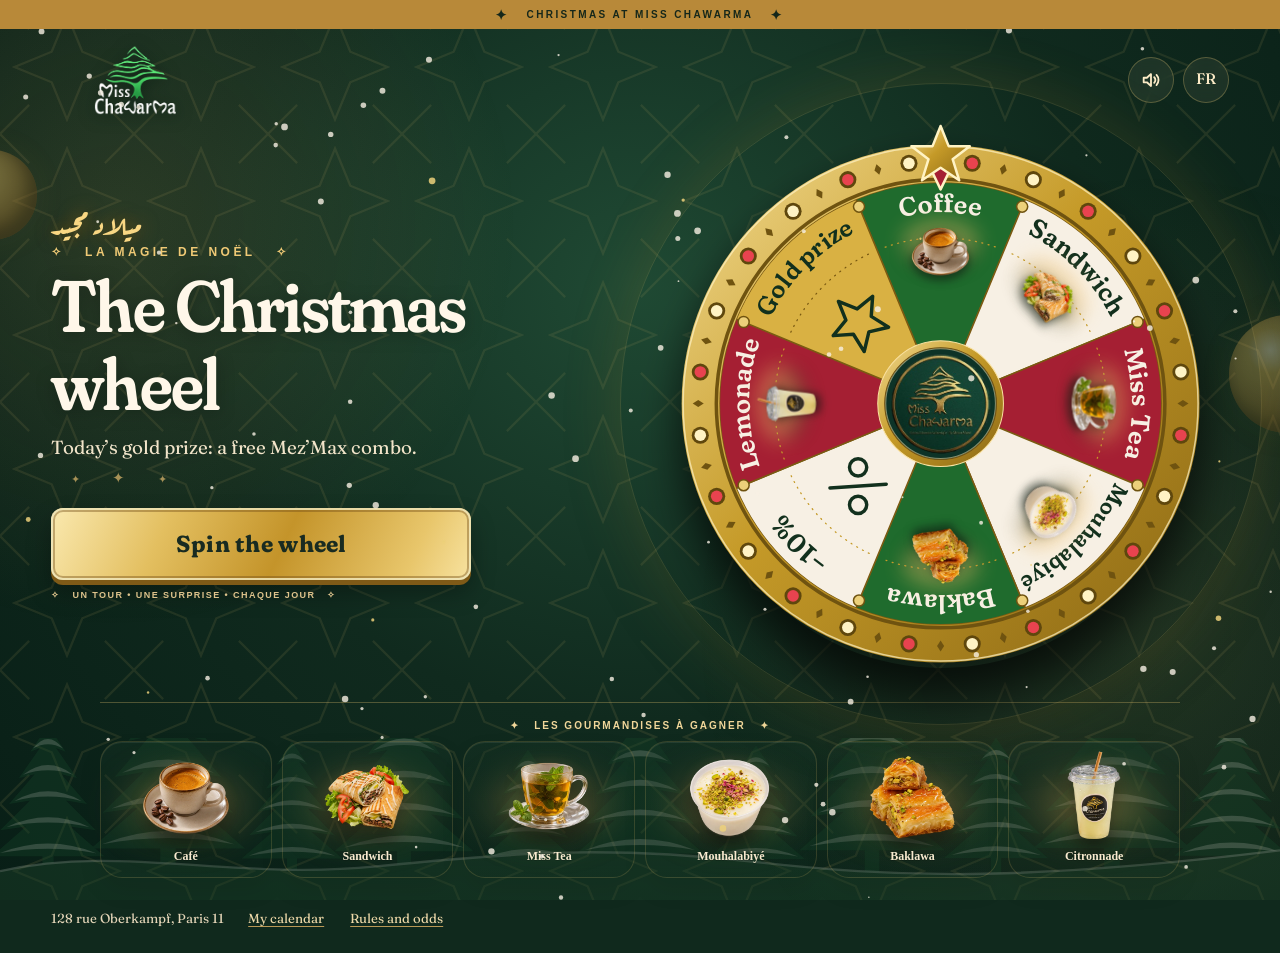
==== commit a22b217d: "Pop-up avis Google" ====
--- a/frontend/index.html
+++ b/frontend/index.html
@@ -719,7 +719,8 @@
         width: auto;
         margin: -8px 0;
       }
-      @media (min-width: 700px) and (min-height: 800px), (min-aspect-ratio: 5/4) and (min-width: 640px) {
+      @media (min-width: 700px) and (min-height: 800px),
+        (min-aspect-ratio: 5/4) and (min-width: 640px) {
         .brand img {
           height: 78px;
           margin: -12px 0;
@@ -949,14 +950,19 @@
   </head>
   <body>
     <div class="tile" aria-hidden="true"></div>
-    <div class="festive-top" aria-hidden="true"><span>✦</span> CHRISTMAS AT MISS CHAWARMA <span>✦</span></div>
-    <div class="ornament ornament-a" aria-hidden="true"></div><div class="ornament ornament-b" aria-hidden="true"></div>
+    <div class="festive-top" aria-hidden="true">
+      <span>✦</span> CHRISTMAS AT MISS CHAWARMA <span>✦</span>
+    </div>
+    <div class="ornament ornament-a" aria-hidden="true"></div>
+    <div class="ornament ornament-b" aria-hidden="true"></div>
     <div class="forest" id="forest" aria-hidden="true"></div>
     <canvas id="snow" aria-hidden="true"></canvas>
 
     <div class="app">
       <header class="top">
-       <a class="brand" href="https://misschawarma.fr"><img src="logo-titre.png" alt="Miss Chawarma"></a>
+        <a class="brand" href="https://misschawarma.fr"
+          ><img src="logo-titre.png" alt="Miss Chawarma"
+        /></a>
         <div class="tools">
           <button class="tool" id="sound" type="button"></button>
           <button class="tool" id="lang" type="button"></button>
@@ -989,17 +995,48 @@
         <div class="cta">
           <button class="spin" id="spin" type="button"></button>
           <p class="hint" id="hint"></p>
-          <p class="tiny-rule">✧ &nbsp; UN TOUR • UNE SURPRISE • CHAQUE JOUR &nbsp; ✧</p>
+          <p class="tiny-rule">
+            ✧ &nbsp; UN TOUR • UNE SURPRISE • CHAQUE JOUR &nbsp; ✧
+          </p>
         </div>
         <section class="treats" aria-label="Les gourmandises de Miss Chawarma">
-          <p class="treats-heading">✦ &nbsp; LES GOURMANDISES À GAGNER &nbsp; ✦</p>
+          <p class="treats-heading">
+            ✦ &nbsp; LES GOURMANDISES À GAGNER &nbsp; ✦
+          </p>
           <div class="treats-gallery">
-            <div class="treat"><img src="assets/cafe.webp" alt="Vrai café Miss Chawarma" /><span>Café</span></div>
-            <div class="treat"><img src="assets/sandwich.webp" alt="Vrai sandwich libanais" /><span>Sandwich</span></div>
-            <div class="treat"><img src="assets/tea.webp" alt="Vrai thé à la menthe" /><span>Miss Tea</span></div>
-            <div class="treat"><img src="assets/mouha.webp" alt="Vraie mouhalabiyé à la pistache" /><span>Mouhalabiyé</span></div>
-            <div class="treat"><img src="assets/baklawa.webp" alt="Vraie baklawa" /><span>Baklawa</span></div>
-            <div class="treat"><img src="assets/lemon.webp" alt="Vraie citronnade Miss Chawarma" /><span>Citronnade</span></div>
+            <div class="treat">
+              <img src="assets/cafe.webp" alt="Vrai café Miss Chawarma" /><span
+                >Café</span
+              >
+            </div>
+            <div class="treat">
+              <img
+                src="assets/sandwich.webp"
+                alt="Vrai sandwich libanais"
+              /><span>Sandwich</span>
+            </div>
+            <div class="treat">
+              <img src="assets/tea.webp" alt="Vrai thé à la menthe" /><span
+                >Miss Tea</span
+              >
+            </div>
+            <div class="treat">
+              <img
+                src="assets/mouha.webp"
+                alt="Vraie mouhalabiyé à la pistache"
+              /><span>Mouhalabiyé</span>
+            </div>
+            <div class="treat">
+              <img src="assets/baklawa.webp" alt="Vraie baklawa" /><span
+                >Baklawa</span
+              >
+            </div>
+            <div class="treat">
+              <img
+                src="assets/lemon.webp"
+                alt="Vraie citronnade Miss Chawarma"
+              /><span>Citronnade</span>
+            </div>
           </div>
         </section>
       </main>
@@ -1044,7 +1081,14 @@
           <div class="ticket-product-halo" aria-hidden="true"></div>
           <div class="medal" id="medal"></div>
           <img class="ticket-photo" id="ticketPhoto" alt="" hidden />
-          <div class="ticket-discount" id="ticketDiscount" hidden aria-label="Réduction de 10 pour cent">−10<span>%</span></div>
+          <div
+            class="ticket-discount"
+            id="ticketDiscount"
+            hidden
+            aria-label="Réduction de 10 pour cent"
+          >
+            −10<span>%</span>
+          </div>
         </div>
         <p class="won" id="won"></p>
         <h2 class="prize" id="prizeName"></h2>
@@ -1073,6 +1117,13 @@
         <div class="after">
           <a id="book" href="https://misschawarma.fr/book-a-table"></a>
           <a id="menu" href="https://misschawarma.fr/menu"></a>
+          <a
+            class="review"
+            href="https://search.google.com/local/writereview?placeid=ChIJ6TzJLOtt5kcRZ9B6Zj-28qc"
+            target="_blank"
+            rel="noopener"
+            >Merci de votre visite ! Donnez votre avis sur Google</a
+          >
           <button id="replay" type="button" hidden></button>
         </div>
         <div class="stamp" id="stamp"></div>
@@ -1491,23 +1542,32 @@
       };
       // Lots en or : l'ID reste toujours "gold", mais le nom du lot change
       // chaque jour. Ajoutez simplement les fichiers dans frontend/assets/gold/.
-      const normalizePrizeName = (name) => String(name || "")
-        .normalize("NFD").replace(/[\u0300-\u036f]/g, "")
-        .toLowerCase().replace(/[’‘]/g, "'")
-        .replace(/\s+/g, " ").trim();
-      const GOLD_PRIZE_PHOTOS = Object.fromEntries([
-        ["Le menu Tarbouch offert", "menu-tarbouch.webp"],
-        ["Un knefeh offert", "knefeh.webp"],
-        ["Un café gourmand offert", "cafe-gourmand.webp"],
-        ["Le menu Mez'Mix offert", "menu-mezmix.webp"],
-        ["Le Mrs.bowl offert", "mrs-bowl.webp"],
-        ["Le menu Miss offert", "menu-miss.webp"],
-        ["Le plat chawarma poulet offert", "plat-chawarma-poulet.webp"],
-        ["Le menu Mez'Max offert", "menu-mezmax.webp"],
-        ["Le Mr. Tarbouch offert", "mr-tarbouch.webp"],
-        ["Le Mezze Royal offert", "mezze-royal.webp"],
-        ["Le plat Miss Chawarma offert", "plat-miss-chawarma.webp"],
-      ].map(([name, filename]) => [normalizePrizeName(name), `assets/gold/${filename}`]));
+      const normalizePrizeName = (name) =>
+        String(name || "")
+          .normalize("NFD")
+          .replace(/[\u0300-\u036f]/g, "")
+          .toLowerCase()
+          .replace(/[’‘]/g, "'")
+          .replace(/\s+/g, " ")
+          .trim();
+      const GOLD_PRIZE_PHOTOS = Object.fromEntries(
+        [
+          ["Le menu Tarbouch offert", "menu-tarbouch.webp"],
+          ["Un knefeh offert", "knefeh.webp"],
+          ["Un café gourmand offert", "cafe-gourmand.webp"],
+          ["Le menu Mez'Mix offert", "menu-mezmix.webp"],
+          ["Le Mrs.bowl offert", "mrs-bowl.webp"],
+          ["Le menu Miss offert", "menu-miss.webp"],
+          ["Le plat chawarma poulet offert", "plat-chawarma-poulet.webp"],
+          ["Le menu Mez'Max offert", "menu-mezmax.webp"],
+          ["Le Mr. Tarbouch offert", "mr-tarbouch.webp"],
+          ["Le Mezze Royal offert", "mezze-royal.webp"],
+          ["Le plat Miss Chawarma offert", "plat-miss-chawarma.webp"],
+        ].map(([name, filename]) => [
+          normalizePrizeName(name),
+          `assets/gold/${filename}`,
+        ]),
+      );
       function prizePhotoFor(ticket) {
         if (!ticket) return null;
         if (ticket.is_gold || ticket.prize_id === "gold") {
@@ -1872,11 +1932,15 @@
       <path d="M0 0L${a.join(" ")}A${R} ${R} 0 0 1 ${b.join(" ")}Z" fill="${bg}" stroke="#7a5a12" stroke-width="3"/>
       <path d="M${pt(330, -HALF + 3).join(" ")}A330 330 0 0 1 ${pt(330, HALF - 3).join(" ")}" fill="none" stroke="${p.fill === "gold" ? "#7a5a12" : "#c59a28"}" stroke-width="2.5" stroke-dasharray="2 11" stroke-linecap="round"/>
       <text class="label" fill="${fg}" font-size="${size.toFixed(1)}"><textPath href="#arc" startOffset="50%" text-anchor="middle">${word}</textPath></text>
-      ${PRIZE_PHOTOS[p.id] ? `<g>
+      ${
+        PRIZE_PHOTOS[p.id]
+          ? `<g>
         <ellipse cx="0" cy="-299" rx="69" ry="34" fill="#071b12" opacity=".30" filter="url(#prizeAura)"/>
         <ellipse cx="0" cy="-322" rx="77" ry="46" fill="#f8c56b" opacity=".37" filter="url(#prizeAura)"/>
         <image href="${PRIZE_PHOTOS[p.id]}" x="-72" y="-366" width="144" height="122" preserveAspectRatio="xMidYMid meet" filter="url(#prizeDepth)"/>
-      </g>` : `<g transform="translate(-66 -298) scale(1.32)" fill="none" stroke="${fg}" stroke-width="5.2" stroke-linecap="round" stroke-linejoin="round">${ICONS[p.icon]}</g>`}
+      </g>`
+          : `<g transform="translate(-66 -298) scale(1.32)" fill="none" stroke="${fg}" stroke-width="5.2" stroke-linecap="round" stroke-linejoin="round">${ICONS[p.icon]}</g>`
+      }
     </g>`;
         });
         for (let i = 0; i < N; i++) {
@@ -2202,7 +2266,10 @@
         const photoKey = `${t.prize_id}|${t.label_fr}|${photoSrc || ""}`;
         prizeStage.classList.toggle("is-gold", !!t.is_gold);
         prizePhoto.alt = label(t);
-        prizeDiscount.setAttribute("aria-label", lang === "fr" ? "10 % de réduction" : "10% discount");
+        prizeDiscount.setAttribute(
+          "aria-label",
+          lang === "fr" ? "10 % de réduction" : "10% discount",
+        );
         if (prizeStage.dataset.photoKey !== photoKey) {
           prizeStage.dataset.photoKey = photoKey;
           prizePhoto.hidden = true;
@@ -2683,5 +2750,49 @@
         ? window.claude.hot.ready(start)
         : start(window.claude?.hot?.data ?? {});
     </script>
+    <dialog id="reviewDlg" class="review-pop" aria-labelledby="reviewTitle">
+  <div class="review-card">
+    <p class="review-tree" aria-hidden="true">✦</p>
+    <h2 id="reviewTitle"></h2>
+    <p id="reviewText"></p>
+    <a id="reviewGo" href="https://search.google.com/local/writereview?placeid=ChIJ6TzJLOtt5kcRZ9B6Zj-28qc" target="_blank" rel="noopener"></a>
+    <button id="reviewLater" type="button"></button>
+  </div>
+</dialog>
+<style>
+  .review-pop .review-card{position:relative;width:min(100%,380px);padding:28px 24px 18px;border-radius:22px;background:#fff6e8;color:#192b21;text-align:center;box-shadow:0 0 0 2px #cba653,0 28px 70px rgba(0,0,0,.6);display:grid;gap:12px;animation:reviewIn .4s cubic-bezier(.2,1.3,.4,1)}
+  @keyframes reviewIn{from{transform:translateY(24px) scale(.92);opacity:0}}
+  .review-tree{margin:0;font-size:2rem;line-height:1;color:#b98a22}
+  .review-card h2{margin:0;font-size:1.65rem;line-height:1.12;font-weight:600}
+  .review-card p{margin:0;font-size:1.05rem;line-height:1.4}
+  #reviewGo{display:flex;align-items:center;justify-content:center;min-height:56px;margin-top:4px;border-radius:12px;background:linear-gradient(180deg,#ecd07a,#c59a28 62%,#a87f18);color:#12301d;font-size:1.15rem;font-weight:700;text-decoration:none}
+  #reviewLater{min-height:44px;background:none;border:0;color:#192b21;font-size:1rem;text-decoration:underline;text-underline-offset:3px}
+  @media (prefers-reduced-motion:reduce){.review-pop .review-card{animation:none}}
+</style>
+<script>
+  (function () {
+    var TXT = {
+      fr: { title: "Votre cadeau est servi, régalez-vous !", text: "Si vous avez un instant, racontez votre visite sur Google. Votre avis sincère nous aide beaucoup.", go: "Donner mon avis", later: "Plus tard" },
+      en: { title: "Your gift is served, enjoy!", text: "If you have a moment, tell others about your visit on Google. Your honest review helps us a lot.", go: "Leave a review", later: "Maybe later" }
+    };
+    var dlg = document.getElementById("reviewDlg"), ticket = document.getElementById("ticket"), armed = false;
+    function open() {
+      var t = TXT[document.documentElement.lang === "en" ? "en" : "fr"];
+      document.getElementById("reviewTitle").textContent = t.title;
+      document.getElementById("reviewText").textContent = t.text;
+      document.getElementById("reviewGo").textContent = t.go;
+      document.getElementById("reviewLater").textContent = t.later;
+      if (!dlg.open) dlg.showModal();
+    }
+    // Seulement juste après une validation par l'équipe, jamais en rouvrant un ancien ticket.
+    document.getElementById("staffForm").addEventListener("submit", function () { armed = true; }, true);
+    new MutationObserver(function () {
+      if (armed && ticket.classList.contains("used")) { armed = false; setTimeout(open, 1400); }
+    }).observe(ticket, { attributes: true, attributeFilter: ["class"] });
+    document.getElementById("reviewLater").addEventListener("click", function () { dlg.close(); });
+    document.getElementById("reviewGo").addEventListener("click", function () { dlg.close(); });
+    dlg.addEventListener("click", function (e) { if (e.target === dlg) dlg.close(); });
+  })();
+</script>
   </body>
 </html>
--- a/frontend/christmas-luxe.css
+++ b/frontend/christmas-luxe.css
@@ -130,3 +130,5 @@
   .ticket-product { min-height: 132px; }
   .ticket-product .ticket-photo {height: 126px;}
 }
+.review{display:none!important}
+.ticket.used .review{display:inline-flex!important}
